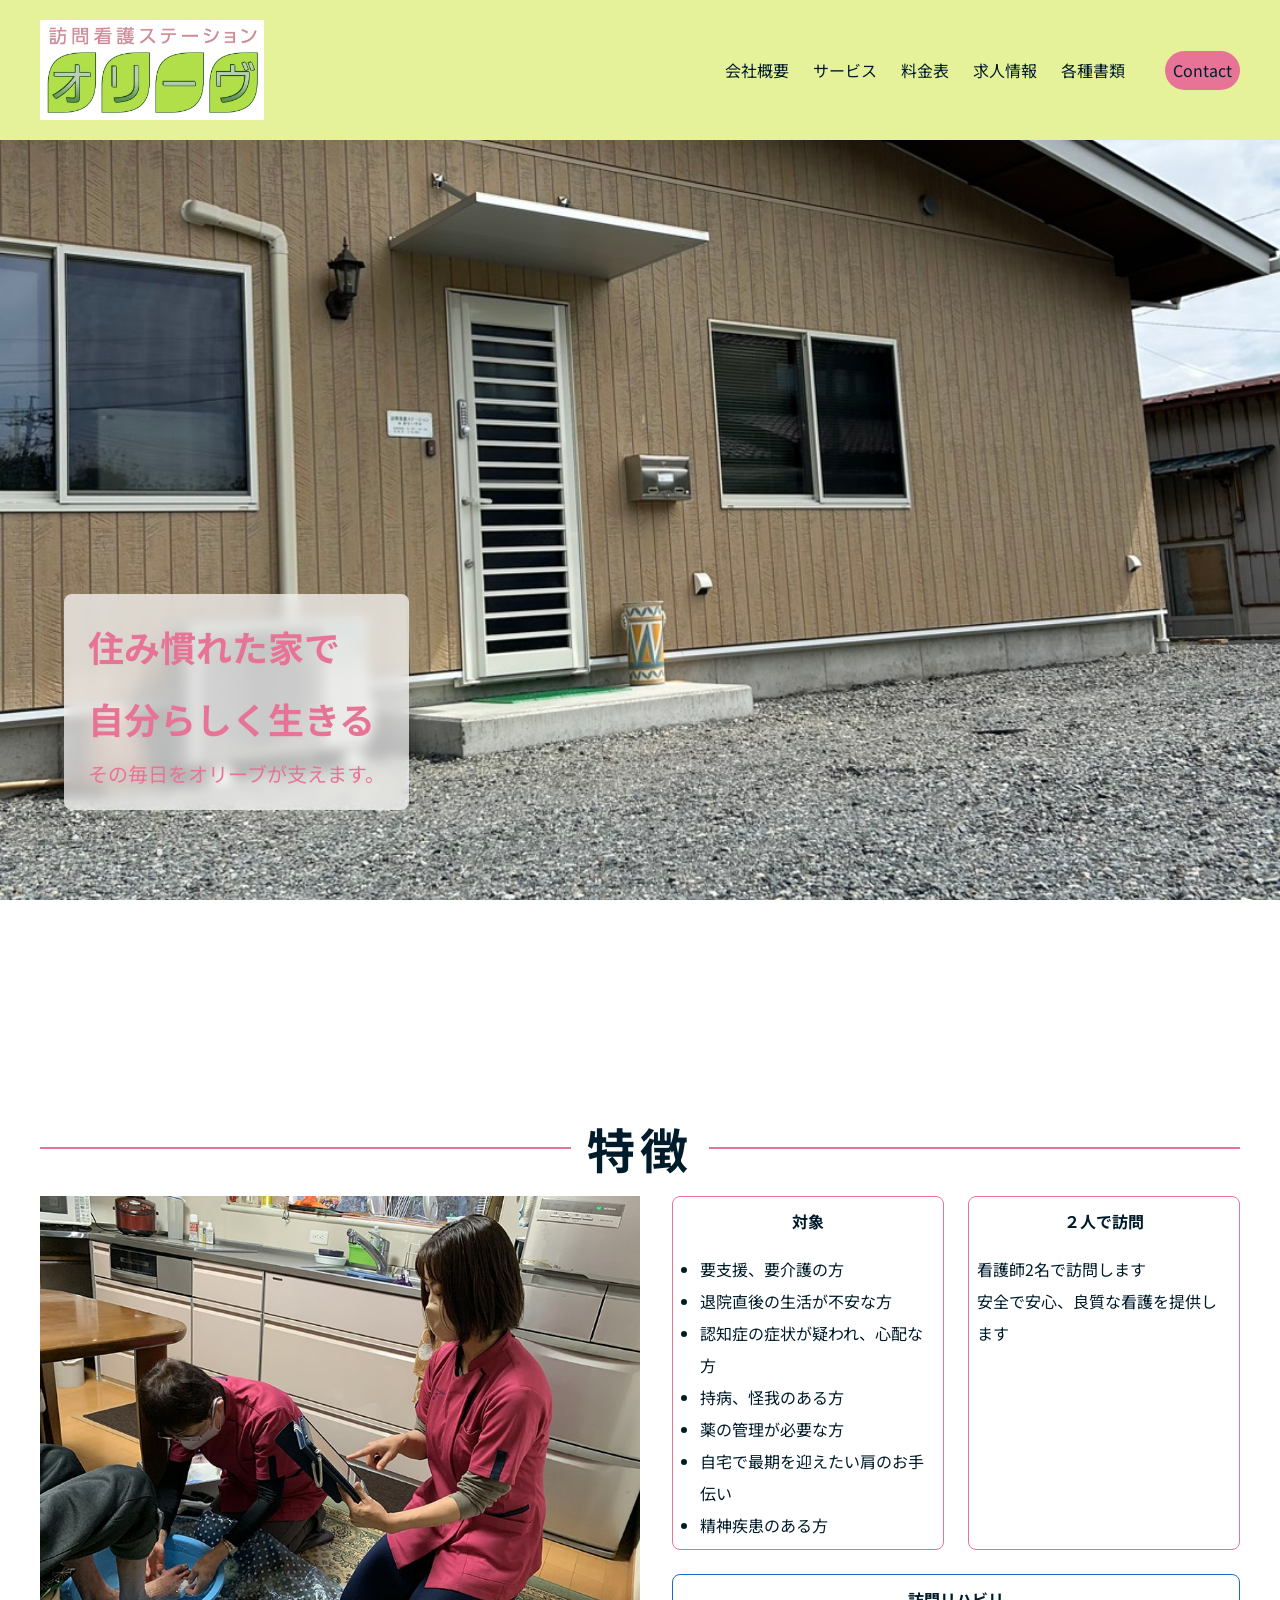
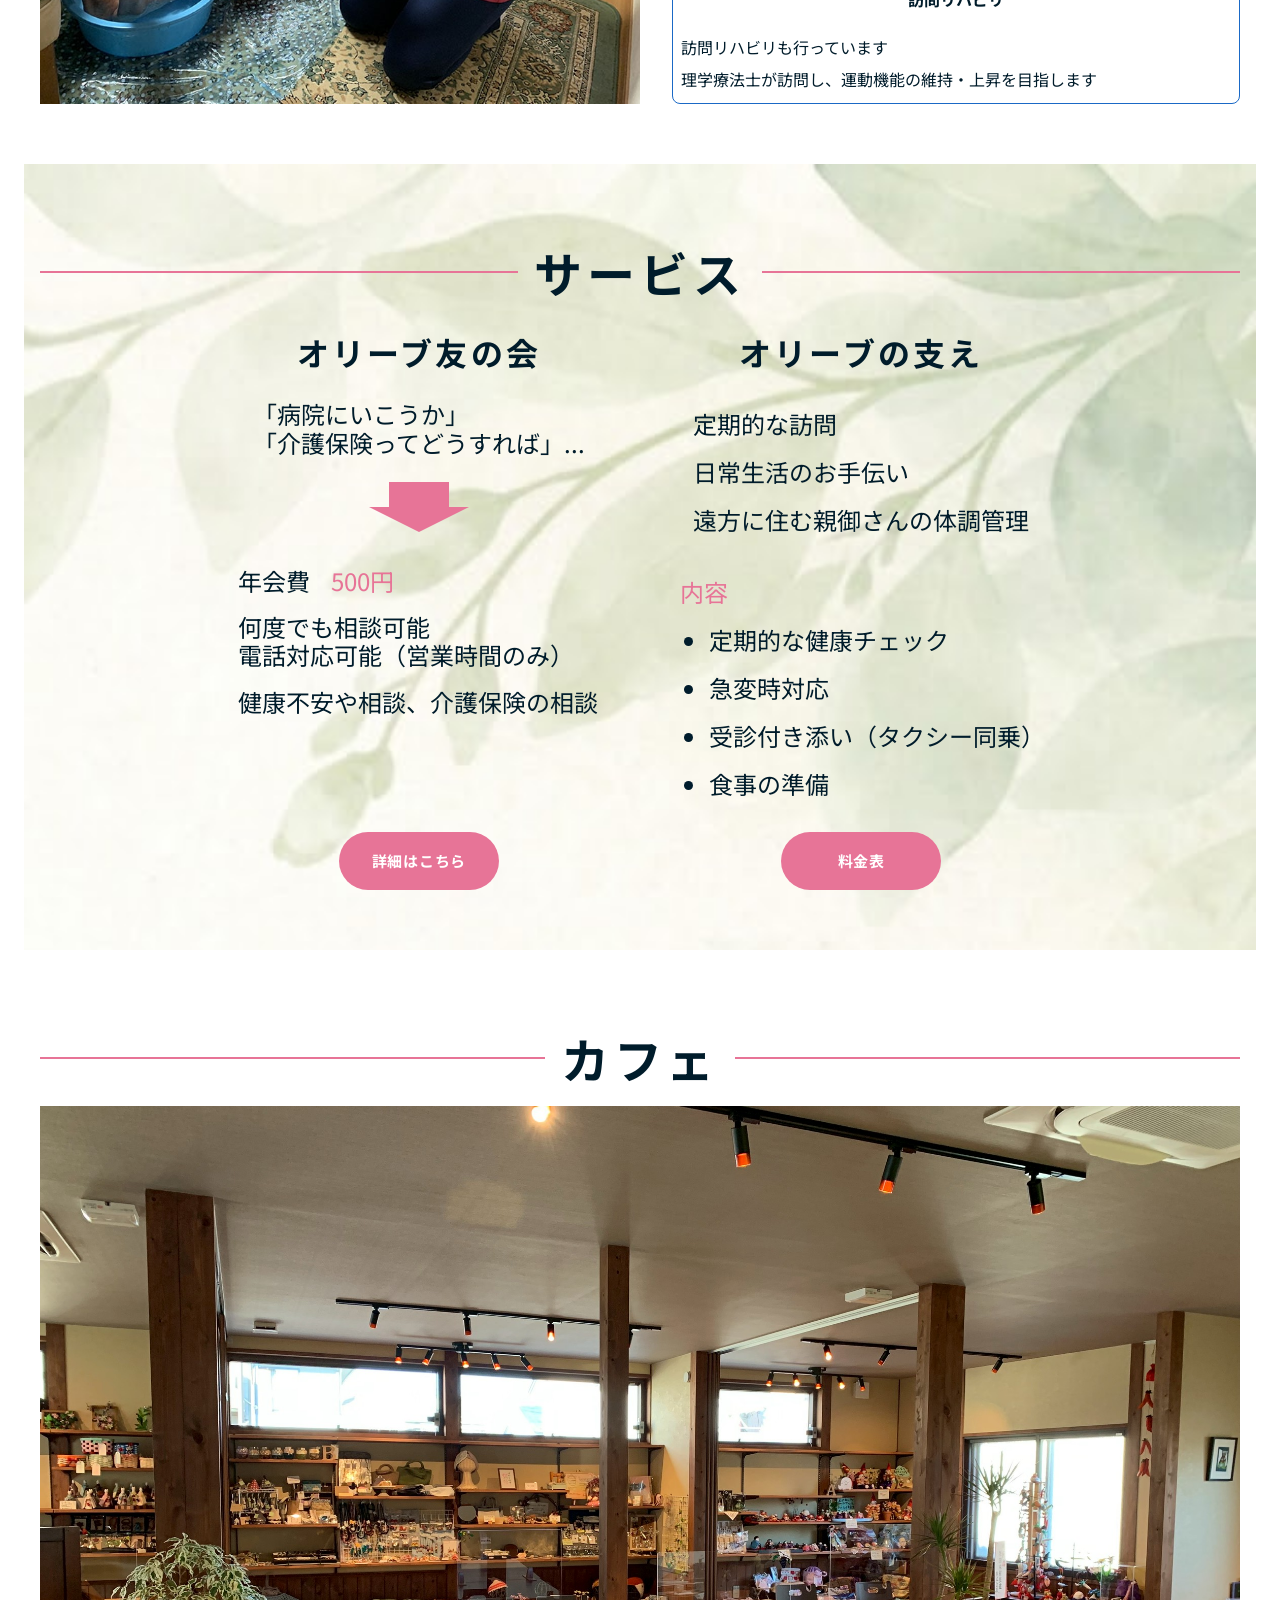
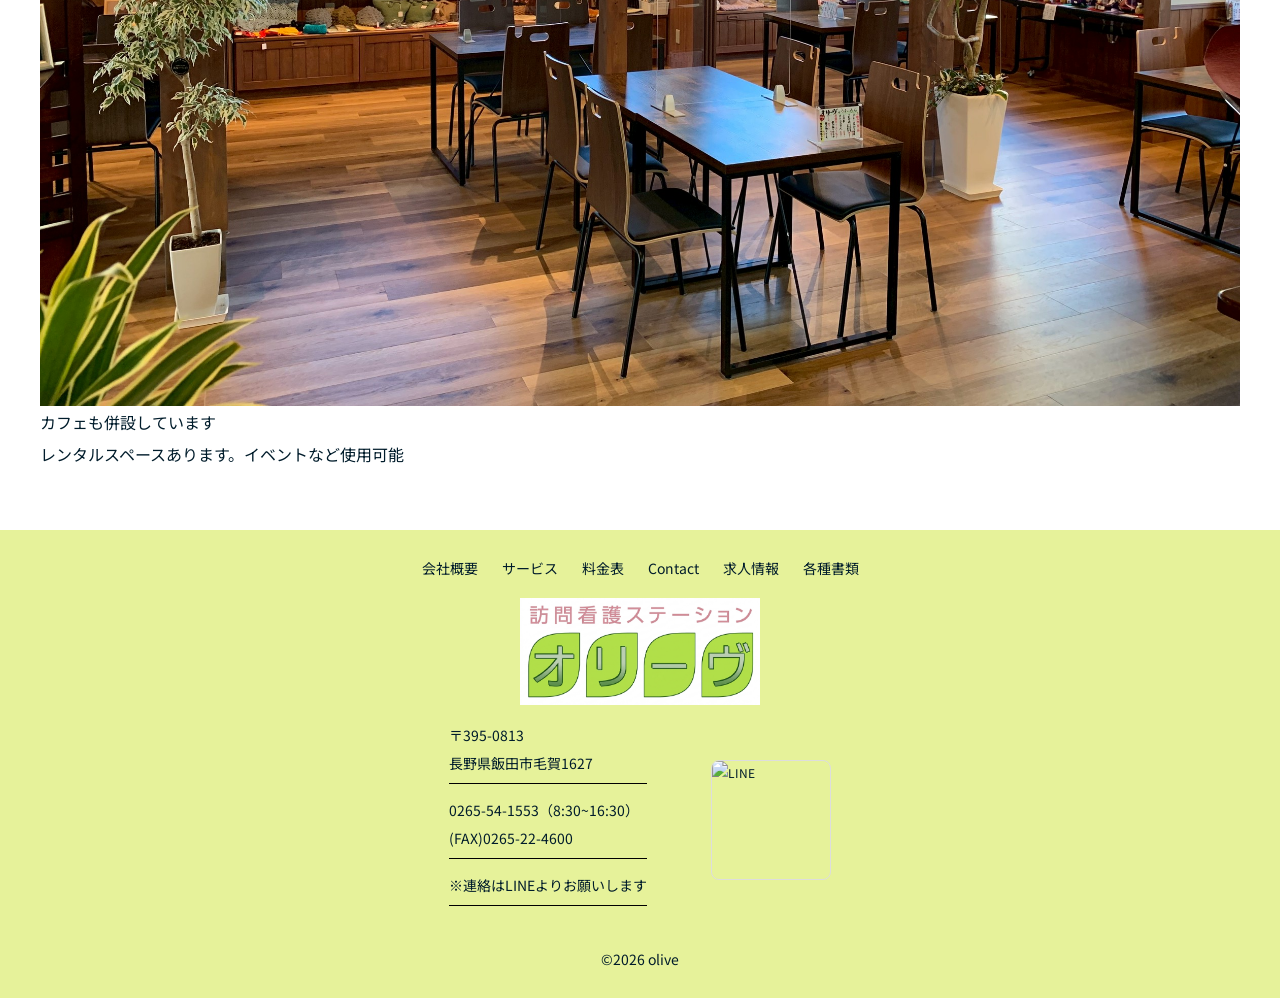
==== index.html @ 52ffd8e6 "〇〇修正" ====
<!doctype html>
<html lang="ja">
  <head>
    <meta charset="utf-8" />
    <meta name="viewport" content="width=device-width,initial-scale=1" />
    <title>合同会社オリーブ | 訪問看護・介護サポート</title>
    <meta
      name="description"
      content="合同会社オリーブは長野県飯田市の訪問看護・介護サポートサービスです。2人1組での訪問看護、オリーブ友の会など、地域の皆様の生活をサポートします。"
    />
    <meta name="format-detection" content="telephone=no" />

    <!-- favicon/web-clip-icon -->
    <link rel="icon" href="favicon.ico" type="image/x-icon" />
    <!-- image/ico → image/x-icon -->
    <link rel="icon" href="favicon.png" type="image/png" />
    <link rel="icon" href="favicon.svg" type="image/svg+xml" />
    <link rel="apple-touch-icon" href="webclip.png" />

    <!-- ogp -->
    <meta property="og:site_name" content="合同会社オリーブ" />
    <meta
      property="og:url"
      content="https://brilliant-beignet-efe271.netlify.app"
    />
    <meta
      property="og:image"
      content="https://brilliant-beignet-efe271.netlify.app/img/ogp.jpg"
    />
    <meta property="og:type" content="website" />
    <meta
      property="og:title"
      content="合同会社オリーブ | 訪問看護・介護サポート"
    />
    <meta
      property="og:description"
      content="合同会社オリーブは長野県飯田市の訪問看護・介護サポートサービスです。2人1組での訪問看護、オリーブ友の会など、地域の皆様の生活をサポートします。"
    />
    <meta property="og:locale" content="ja_JP" />
    <meta name="twitter:card" content="summary_large_image" />
    <meta
      name="twitter:title"
      content="合同会社オリーブ | 訪問看護・介護サポート"
    />
    <meta
      name="twitter:description"
      content="合同会社オリーブは長野県飯田市の訪問看護・介護サポートサービスです。"
    />
    <meta name="twitter:image:src" content="URL" />

    <!-- swiper -->
    <link
      rel="stylesheet"
      href="https://cdn.jsdelivr.net/npm/swiper@11/swiper-bundle.min.css"
    />

    <!-- google fonts -->
    <link rel="preconnect" href="https://fonts.googleapis.com" />
    <link rel="preconnect" href="https://fonts.gstatic.com" crossorigin />
    <link
      href="https://fonts.googleapis.com/css2?family=Noto+Sans+JP:wght@400;500;700&family=Roboto:wght@400;700&display=swap"
      rel="stylesheet"
    />

    <!-- css -->
    <link rel="stylesheet" href="css/reset.css" />
    <link rel="stylesheet" href="css/style.css" />
  </head>

  <body>
    <header class="l_header">
      <h1 class="header-logo">
        <a href="index.html" class="header-logo_link">
          <img
            src="img/Olive-logo.png"
            alt="ロゴ"
            class="header-logo-img"
            height="688"
            width="960"
          />
        </a>
      </h1>
      <nav class="header-nav" id="js-drawer">
        <ul class="header-nav_list">
          <li class="header-nav_item">
            <a href="about.html" class="header-nav_link">会社概要</a>
          </li>
          <li class="header-nav_item">
            <a href="service.html" class="header-nav_link">サービス</a>
          </li>
          <li class="header-nav_item">
            <a href="service.html#price" class="header-nav_link">料金表</a>
          </li>
          <li class="header-nav_item">
            <a href="recruit.html" class="header-nav_link">求人情報</a>
          </li>
          <li class="header-nav_item">
            <a href="frame.html" class="header-nav_link">各種書類</a>
          </li>
        </ul>
      </nav>
      <div class="m_menu-box">
        <button class="m_contact">
          <a href="contact.html" class="header-contact_link">Contact</a>
        </button>
        <button class="m_menu" id="js-menu-btn">MENU</button>
      </div>
    </header>
    <div class="m_overlay" id="js-overlay"></div>

    <div class="top_kv">
      <div class="kv-innner">
        <div class="top_kv_box">
          <p class="top_kv_txt-main">住み慣れた家で<br />自分らしく生きる</p>
          <p class="top_kv_txt-sub">その毎日をオリーブが支えます。</p>
        </div>
      </div>
    </div>

    <main class="l_main">
      <section class="top_about">
        <div class="l_contents">
          <div class="l_container-lg">
            <h2 class="top_section_title">特徴</h2>
            <div class="top_about_body">
              <div class="top_about_contents">
                <div class="top_about_img-wrapper">
                  <img
                    src="img/DDB1BCD4-06C5-47D3-8EE8-0054EC0A61FA-min.jpg"
                    alt="２人で訪問し処置する様子"
                    height="720"
                    width="960"
                    class="top_about_img"
                  />
                </div>
                <div class="top_about_txt-wrapper">
                  <div class="top_about_txt-box">
                    <h3 class="top_about-heading top_about-heading__target">
                      対象
                    </h3>
                    <div class="top_about_desc top_about_desc__target">
                      <ul class="top_about_desc-list">
                        <li class="top_about_desc-item">要支援、要介護の方</li>
                        <li class="top_about_desc-item">
                          退院直後の生活が不安な方
                        </li>
                        <li class="top_about_desc-item">
                          認知症の症状が疑われ、心配な方
                        </li>
                        <li class="top_about_desc-item">持病、怪我のある方</li>
                        <li class="top_about_desc-item">薬の管理が必要な方</li>
                        <li class="top_about_desc-item">
                          自宅で最期を迎えたい肩のお手伝い
                        </li>
                        <li class="top_about_desc-item">精神疾患のある方</li>
                      </ul>
                    </div>
                  </div>

                  <div class="top_about_txt-box">
                    <h3 class="top_about-heading top_about-heading__visit">
                      ２人で訪問
                    </h3>
                    <p class="top_about_desc top_about_desc__visit">
                      看護師2名で訪問します
                      <br class="top_about_desc-visit-sub" />
                      安全で安心、良質な看護を提供します
                    </p>
                  </div>

                  <div class="top_about_txt-box top_about_txt-box__reha">
                    <h3 class="top_about-heading top_about-heading__reha">
                      訪問リハビリ
                    </h3>
                    <p class="top_about_desc top_about_desc__reha">
                      訪問リハビリも行っています
                      <br class="top_about_desc-reha-sub" />
                      理学療法士が訪問し、運動機能の維持・上昇を目指します
                    </p>
                  </div>
                </div>
              </div>
            </div>
          </div>
        </div>
      </section>

      <section class="top_service">
        <div class="l_contents">
          <div class="l_container-lg">
            <h2 class="top_section_title">サービス</h2>
            <div class="top_service-body">
              <div class="top_service-contents">
                <ul class="top_service-list">
                  <li class="top_service-item">
                    <h3 class="top_service-heading">オリーブ友の会</h3>
                    <div class="top_friend-intro">
                      <p class="top_friend-intro-txt">
                        「病院にいこうか」<br />
                        「介護保険ってどうすれば」...
                      </p>
                      <div class="top_service-arrow"></div>
                    </div>
                    <div class="top_friend-plan">
                      <p class="top_friend-fee">
                        年会費 <span class="top_friend-price">500円</span>
                      </p>
                      <p class="top_friend-merit">
                        何度でも相談可能 <br />
                        電話対応可能（営業時間のみ）
                      </p>
                      <p class="top_friend-desc">
                        健康不安や相談、介護保険の相談
                      </p>
                    </div>

                    <div class="top_service-btn-wrapper m_btn-wrapper">
                      <a href="service.html" class="m_btn">詳細はこちら</a>
                    </div>
                  </li>

                  <li class="top_service-item">
                    <h3 class="top_service-heading support">オリーブの支え</h3>
                    <p class="top_support-desc">
                      定期的な訪問<br />
                      日常生活のお手伝い<br />
                      遠方に住む親御さんの体調管理
                    </p>
                    <div class="top_support-contents">
                      <p class="top_support-label">内容</p>
                      <ul class="top_support-list">
                        <li class="top_support-item">定期的な健康チェック</li>
                        <li class="top_support-item">急変時対応</li>
                        <li class="top_support-item">
                          受診付き添い（タクシー同乗）
                        </li>
                        <li class="top_support-item">食事の準備</li>
                      </ul>
                    </div>
                    <div class="top_service-btn-wrapper m_btn-wrapper">
                      <a href="service.html#price" class="m_btn">料金表</a>
                    </div>
                  </li>
                </ul>
              </div>
            </div>
          </div>
        </div>
      </section>

      <section class="top_cafe">
        <div class="l_contents">
          <div class="l_container-lg">
            <h2 class="top_section_title">カフェ</h2>
            <div class="top_cafe-contents">
              <div class="top_cafe_img-wrapper">
                <img
                  src="img/Olive-cafe.jpg"
                  alt="カフェの画像"
                  width="450"
                  height="390"
                  class="top_cafe_img"
                />
              </div>
              <div class="top_cafe-desc">
                <p class="top_cafe-txt">
                  カフェも併設しています<br />
                  レンタルスペースあります。イベントなど使用可能
                </p>
              </div>
            </div>
          </div>
        </div>
      </section>
    </main>

    <footer class="l_footer">
      <div class="l_footer-inner">
        <nav class="l_footer-nav">
          <ul class="footer-nav_list">
            <li class="l_footer-nav_item">
              <a href="about.html" class="l_footer-nav_link">会社概要</a>
            </li>
            <li class="l_footer-nav_item">
              <a href="service.html" class="l_footer-nav_link">サービス</a>
            </li>
            <li class="l_footer-nav_item">
              <a href="service.html#price" class="l_footer-nav_link">料金表</a>
            </li>
            <li class="l_footer-nav_item">
              <a href="contact.html" class="l_footer-nav_link">Contact</a>
            </li>
            <li class="l_footer-nav_item">
              <a href="recruit.html" class="l_footer-nav_link">求人情報</a>
            </li>
            <li class="l_footer-nav_item">
              <a href="frame.html" class="l_footer-nav_link">各種書類</a>
            </li>
          </ul>
        </nav>
        <div class="l_footer-logo">
          <a href="index.html" class="l_footer-logo_link">
            <img
              src="img/Olive-logo.png"
              alt="ロゴ"
              class="footer-logo-img"
              height="688"
              width="960"
            />
          </a>
        </div>
        <div class="l_footer-contents">
          <div class="l_footer_info">
            <p class="l_footer_adress">
              〒395-0813<br />
              長野県飯田市毛賀1627
            </p>
            <a href="tel:123456789" class="l_footer-tell"
              >0265-54-1553（8:30~16:30）<br />
              (FAX)0265-22-4600
            </a>
            <p class="l_footer-atension">※連絡はLINEよりお願いします</p>
          </div>
          <div class="l_footer-contact">
            <a href="" class="l_footer-contact_link">
              <img src="" alt="LINE" />
            </a>
          </div>
        </div>

        <p class="l_footer-copyright">
          <small class="l_footer-copyright_txt">&copy;2026 olive</small>
        </p>
      </div>
    </footer>
    <script src="js/main.js"></script>
  </body>
</html>
---- css/style.css ----
@charset "UTF-8";

/* ---------- root ---------- */

:root {
  /* 色管理用の変数 */
  --white-color: #fff;
  --black-color: #001c2b;
  --green-color: #e6f29a;
  --green-color2: 230, 242, 154;
  --primary-color: #e77497;
  --accent-color: #e4afbf;
  --blue-color: #1a69c6;
}

:root {
  /* コンテンツ幅管理用の変数 */
  --content-width-sm: 800px;
  --content-width: 936px;
  --content-width-lg: 1200px;
}

:root {
  /* z-index管理用の変数 */
  --z-index-back: -1;
  --z-index-default: 1;
  --z-index-page-top: 50;
  --z-index-header: 100;
  --z-index-menu: 150;
  --z-index-modal: 200;
}

body {
  color: var(--black-color);
  font-family: "Noto Sans JP", sans-serif;
  font-size: 16px;
  line-height: 2;
}
/* ---------- base ---------- */
body {
  color: var(--black-color);
  font-family: "Noto Sans JP", sans-serif;
  font-size: 16px;
  line-height: 2;
}
/* ---------- layout ---------- */
.l_container-sm,
.l_container-lg,
.l_container {
  margin-left: auto;
  margin-right: auto;
  padding: 0 16px;
}

.l_container-sm {
  max-width: calc(var(--content-width-sm) + 32px);
}

.l_container {
  max-width: calc(var(--content-width) + 32px);
}

.l_container-lg {
  max-width: calc(var(--content-width-lg) + 32px);
}

.l_contents {
  padding: 60px 0;
}

.l_main {
  margin-top: 72px;
}
@media screen and (min-width: 960px) {
  .l_main {
    margin-top: 140px;
  }
}

.l_header {
  height: 72px;
  padding: 16px 24px;
  display: flex;
  justify-content: space-between;
  background-color: var(--green-color);
  z-index: var(--z-index-header);
  position: fixed;
  top: 0;
  left: 0;
  width: 100%;
}
@media screen and (min-width: 960px) {
  .l_header {
    height: 140px;
    display: flex;
    align-items: center;
    padding-right: 40px;
    padding-left: 40px;
    gap: 40px;
  }
}

.l_header-logo_link {
  height: 100%;
  display: flex;
  align-items: center;
  justify-content: center;
}

.header-logo-img {
  width: auto;
  height: 52px;
  background-color: #000;
}
@media (min-width: 768px) {
  .header-logo-img {
    height: 100px;
  }
}

.header-nav {
  margin-left: auto;
}
@media screen and (min-width: 960px) {
  .header-nav {
    font-size: 16px;
  }
}
@media screen and (max-width: 960px) {
  .header-nav {
    position: fixed;
    top: 0;
    right: -100%;
    width: 50%;
    max-width: 320px;
    height: 100%;
    background: var(--white-color);
    z-index: var(--z-index-menu);
    padding: 80px 32px 32px;
    transition: right 0.3s ease;
  }

  .header-nav.is-open {
    right: 0;
  }

  .header-nav_list {
    flex-direction: column;
    gap: 24px;
  }
}

.header-nav_list {
  display: flex;
  gap: 24px;
}

/* footer */
.l_footer {
  background-color: var(--green-color);
  margin-right: auto;
  margin-left: auto;
}

.l_footer-inner {
  max-width: 800px;
  margin: 0 auto;
}

@media screen and (min-width: 960px) {
  .l_footer-inner {
    padding: 0 40px;
  }
}

.l_footer {
  padding: 24px 0;
  background-color: var(--green-color);
}

.footer-nav_list {
  display: flex;
  align-items: center;
  justify-content: center;
  gap: 8px;
  font-size: 12px;
}
@media screen and (min-width: 960px) {
  .footer-nav_list {
    gap: 24px;
    font-size: 14px;
  }
}

.l_footer-logo {
  display: flex;
  align-items: center;
  justify-content: center;
  font-weight: bold;
  font-size: 16px;
  margin-top: 16px;
}

.footer-logo-img {
  width: 160px;
  height: auto;
  display: block;
}

@media screen and (min-width: 960px) {
  .footer-logo-img {
    width: 240px;
  }
}

.l_footer-contents {
  margin-top: 16px;
  display: flex;
  align-items: center;
  justify-content: center;
  gap: 16px;
  font-size: 12px;
}
@media screen and (min-width: 960px) {
  .l_footer-contents {
    max-width: 800px;
    width: 100%;
    margin: 16px auto 0;
    padding: 0 40px;
    gap: 64px;
  }
}

.l_footer-info {
  flex: 1;
}

.l_footer_adress,
.l_footer-tell,
.l_footer-atension {
  display: block;
  width: 100%;
  border-bottom: 1px solid #000;
  padding-bottom: 6px;
  margin-bottom: 12px;
}
@media screen and (min-width: 960px) {
  .l_footer_adress,
  .l_footer-tell,
  .l_footer-atension {
    font-size: 14px;
  }
}

.l_footer-contact {
  position: relative;
}

.l_footer-contact_link img {
  width: 100px;
  height: 100px;
  object-fit: cover;
  border-radius: 8px;
  border: 1px solid #ddd;
  display: block;
}
@media screen and (min-width: 960px) {
  .l_footer-contact_link img {
    width: 120px;
    height: 120px;
    position: static;
    transform: none;
  }
}

.l_footer-copyright {
  text-align: center;
  margin-top: 24px;
}

.l_footer-copyright_txt {
  font-size: 14px;
  letter-spacing: 0em;
}

/*---------- module ----------*/
.m_menu-box {
  display: flex;
  gap: 8px;
}

.m_contact {
  height: 39px;
  width: 75px;
  border: 1px solid;
  border: none;
  border-radius: 100vh;
  background-color: var(--primary-color);
  transition: all 0.3s ease;
}

.m_contact:hover {
  transform: translateY(-2px);
  box-shadow: 0 6px rgba(231, 116, 151, 0.3);
}

.m_menu {
  height: 39px;
  width: 52px;
  border: 1px solid;
  border: none;
  border-radius: 100vh;
  background-color: var(--accent-color);
  transition: all 0.3s ease;
}
@media screen and (min-width: 960px) {
  .m_menu {
    display: none;
  }
}

.m_menu:hover {
  transform: translateY(-2px);
  box-shadow: 0 6px rgba(228, 175, 191, 0.4);
}

.m_btn {
  background: var(--primary-color);
  color: #fff;
  padding: 14px 32px;
  border-radius: 50px;
  text-decoration: none;
  font-size: 15px;
  font-weight: bold;
  letter-spacing: 0.05em;
  min-width: 160px;
  text-align: center;
  transition: all 0.3s ease;
}

.m_btn:hover {
  transform: translateY(-2px);
  box-shadow: 0 6px rgba(231, 116, 151, 0.3);
}

/*---------- top ----------*/
.top_kv {
  height: 100vh;
  background: url(../img/olive-object.jpg);
  background-size: cover;
  background-repeat: no-repeat;
  background-position: center;
  flex-shrink: 0;
  position: relative;
}

.top_kv::before {
  content: "";
  position: absolute;
  top: 0;
  left: 0;
  width: 100%;
  height: 100%;
}

.kv-innner {
  position: relative;
  height: 100%;
}

.top_kv_box {
  position: absolute;
  bottom: 5%;
  left: 50%;
  transform: translate(-50%, -50%);
  background: rgba(255, 255, 255, 0.7);
  backdrop-filter: blur(6px);
  padding: 16px 24px;
  border-radius: 8px;
  white-space: nowrap;
}
@media (min-width: 768px) {
  .top_kv_box {
    top: auto;
    bottom: 10%;
    left: 5%;
    transform: none;
  }
}

.top_kv_txt-main {
  color: var(--primary-color);
  font-size: 20px;
  font-weight: bold;
}
@media (min-width: 768px) {
  .top_kv_txt-main {
    font-size: 36px;
  }
}

.top_kv_txt-sub {
  color: var(--primary-color);
  font-size: 16px;
  font-weight: normal;
}
@media (min-width: 768px) {
  .top_kv_txt-sub {
    font-size: 20px;
  }
}

.top_section_title {
  font-size: 24px;
  font-weight: bold;
  letter-spacing: 0.1em;
  text-align: center;
  position: relative;
  display: flex;
  align-items: center;
  gap: 16px;
}
@media screen and (min-width: 960px) {
  .top_section_title {
    font-size: 48px;
  }
}

.top_section_title::before,
.top_section_title::after {
  content: "";
  flex: 1;
  height: 2px;
  background-color: var(--primary-color);
}

/* top-about */

.top_about_contents {
  display: flex;
  flex-direction: column;
}
@media screen and (min-width: 960px) {
  .top_about_contents {
    flex-direction: row;
    gap: 32px;
    align-items: stretch;
  }
}

.top_about_img-wrapper {
  margin-top: 24px;
  height: 211px;
  width: 100%;
  overflow: hidden;
}
@media screen and (min-width: 960px) {
  .top_about_img-wrapper {
    width: 50%;
    height: auto;
    flex-shrink: 0;
    margin-top: 0;
  }
}

.top_about_img {
  object-fit: cover;
  height: 100%;
  width: 100%;
}

.top_about_txt-wrapper {
  display: flex;
  gap: 24px;
  overflow-x: auto;
  -webkit-overflow-scrolling: touch;
}
@media screen and (min-width: 960px) {
  .top_about_txt-wrapper {
    flex: 1;
    flex-direction: row;
    flex-wrap: wrap; /* 折り返して上2枚・下1枚 */
    overflow-x: visible;
  }
}

.top_about_txt-wrapper {
  margin-top: 24px;
}
@media screen and (min-width: 960px) {
  .top_about_txt-wrapper {
    margin-top: 0;
  }
}

.top_about_txt-box {
  flex-shrink: 0;
  width: 210px;
  border: 1px solid var(--primary-color);
  padding: 8px;
  border-radius: 8px;
}
@media screen and (min-width: 960px) {
  .top_about_txt-box {
    width: calc(50% - 12px); /* 上2枚 */
  }
}
@media screen and (min-width: 960px) {
  .top_about_txt-box:last-child {
    width: 100%; /* 下1枚はフル幅 */
  }
}

.top_about-heading {
  font-weight: bold;
  font-size: 16px;
  text-align: center;
}

.top_about_desc {
  margin-top: 16px;
}

.top_about_desc-list {
  list-style: disc;
  padding-left: 1.2em;
  margin: 0;
}

.top_about_txt-box__reha {
  border-color: var(--blue-color);
}

/* top_service */
.top_service {
  background: url(../img/unnamed.jpg);
  background-size: cover;
  background-repeat: no-repeat;
  max-width: calc(var(--content-width-lg) + 32px);
  margin-left: auto;
  margin-right: auto;
}

.top_service-contents {
  display: flex;
  flex-direction: column;
  align-items: center;
}

@media screen and (min-width: 960px) {
  .top_service-list {
    display: flex;
    align-items: stretch;
    gap: 80px;
  }
}

.top_service-item {
  display: flex;
  flex-direction: column;
}
@media screen and (min-width: 960px) {
  .top_service-item {
    flex: 1;
  }
}

.top_service-heading {
  text-align: center;
  font-weight: bold;
  font-size: 24px;
  letter-spacing: 0.1em;
}
@media screen and (min-width: 960px) {
  .top_service-heading {
    font-size: 32px;
  }
}

.top_service-heading.support {
  margin-top: 24px;
}
@media screen and (min-width: 960px) {
  .top_service-heading.support {
    margin-top: 0;
  }
}

.top_friend-intro {
  margin: 16px 0 0 0;
  line-height: 1.2;
  display: flex;
  flex-direction: column;
  align-items: center;
}
@media screen and (min-width: 960px) {
  .top_friend-intro {
    font-size: 24px;
  }
}

.top_service-arrow {
  margin: 24px auto 0;
  position: relative;
  width: 100px;
}

.top_service-arrow::before {
  content: "";
  display: block;
  margin: 0 auto;
  width: 60px;
  height: 25px;
  background-color: var(--primary-color);
}

.top_service-arrow::after {
  content: "";
  display: block;
  border-top: 50px solid var(--primary-color);
  border-left: 50px solid transparent;
  border-right: 50px solid transparent;
  transform-origin: left top;
  transform: scaleY(0.5);
}

.top_friend-plan {
  display: flex;
  flex-direction: column;
  gap: 8px;
}
@media screen and (min-width: 960px) {
  .top_friend-plan {
    font-size: 24px;
  }
}

.top_friend-price {
  margin-left: 16px;
  display: inline;
  color: var(--primary-color);
}

.top_friend-merit {
  line-height: 1.2;
}

.top_support-desc {
  margin-top: 16px;
  display: flex;
  flex-direction: column;
  align-items: center;
}
@media screen and (min-width: 960px) {
  .top_support-desc {
    font-size: 24px;
  }
}

.top_support-contents {
  width: fit-content;
  margin: 24px auto 0;
}
@media screen and (min-width: 960px) {
  .top_support-contents {
    font-size: 24px;
  }
}

.top_support-label {
  color: var(--primary-color);
}

.top_support-list {
  list-style: disc;
  padding-left: 1.2em;
}

.top_service-btn-wrapper {
  margin-top: auto;
  padding-top: 24px;
  display: flex;
  gap: 16px;
  justify-content: center;
}

/*---------- about ----------*/

/* 代表挨拶 */

.about_greeting-body {
  margin-top: 32px;
  display: flex;
  flex-direction: column;
  gap: 24px;
}

.about_greeting-img-wrapper {
  width: 100%;
  height: 220px;
  overflow: hidden;
}

.about_greeting-img {
  width: 100%;
  height: 100%;
  object-fit: cover;
  display: block;
}

.about_greeting-lead {
  font-weight: bold;
  margin-bottom: 16px;
}

.about_greeting-txt {
  margin-bottom: 12px;
  line-height: 1.6;
}

/* 会社概要 */

.about_company-body {
  margin-top: 32px;
  display: flex;
  flex-direction: column;
  gap: 24px;
}

.about_company-table {
  width: 100%;
  border-collapse: collapse;
}

.about_company-row {
  border: 1px solid #ddd;
}

.about_company-th {
  background: var(--green-color);
  padding: 12px 16px;
  text-align: left;
  font-weight: normal;
  width: 100px;
  white-space: nowrap;
}

.about_company-td {
  padding: 12px 16px;
}

.about_company-img-wrapper {
  width: 100%;
  height: 220px;
  overflow: hidden;
  border-radius: 8px;
}

.about_company-img {
  width: 100%;
  height: 100%;
  object-fit: cover;
  display: block;
}

.about_company-map-wrapper {
  width: 100%;
  border-radius: 8px;
  overflow: hidden; /* 角丸をiframeに効かせる */
}
/*---------- case ----------*/

/*---------- contact ----------*/

.contact_line-txt {
  text-align: center;
  font-weight: bold;
  font-size: 18px;
  margin: 24px 0 16px;
}

.contact_line-img-wrapper {
  width: 120px;
  height: 120px;
  margin: 0 auto 32px;
}

.contact_line-img {
  width: 100%;
  height: 100%;
  object-fit: cover;
  border-radius: 8px;
  border: 1px solid #ddd;
}

.contact_form-body {
  display: flex;
  flex-direction: column;
  gap: 20px;
  background: rgba(var(--green-color2), 0.3);
}

.contact_form-item {
  display: flex;
  flex-direction: column;
  gap: 6px;
}

.contact_form-label {
  font-size: 14px;
  color: var(--primary-color);
}

.contact_form-input {
  border: 1px solid #ddd;
  border-radius: 4px;
  padding: 10px 12px;
  font-size: 15px;
  width: 100%;
  box-sizing: border-box;
}

.contact_form-textarea {
  border: 1px solid #ddd;
  border-radius: 4px;
  padding: 10px 12px;
  font-size: 15px;
  width: 100%;
  height: 120px;
  box-sizing: border-box;
  resize: vertical;
}

.contact_form-btn {
  margin: 8px auto 0;
  border: none;
  cursor: pointer;
  display: block;
}

.contact_form-error {
  font-size: 12px;
  color: #e74c3c;
  margin-top: 4px;
}

.contact_form-input.is-error,
.contact_form-textarea.is-error {
  border-color: #e74c3c;
  background: #fff5f5;
}

.contact_form-thanks {
  text-align: center;
  padding: 48px 0;
}

.contact_form-thanks-txt {
  font-size: 16px;
  line-height: 1.8;
}

/*---------- service ----------*/
/* 対象者 */
.service_heading {
  font-size: 24px;
  font-weight: bold;
  color: var(--primary-color);
  display: inline-block;
  margin-top: 24px;
}

.service-target_body {
  display: flex;
  flex-direction: column;
  align-items: center;
  justify-content: center;
}

.service-target_list {
  list-style: disc;
  padding-left: 1.2em;
}

.service-target_item {
  margin-top: 8px;
}

/* 料金表 */
#price {
  scroll-margin-top: 72px;
}
@media screen and (min-width: 960px) {
  #price {
    scroll-margin-top: 140px;
  }
}

.service-price_body {
  display: flex;
  flex-direction: column;
  align-items: center;
  justify-content: center;
}

.service-price-img-wrapper {
  margin-top: 24px;
  /* width: 299px;
  height: 540px; */
  overflow: hidden;
  border-radius: 8px;
  background: #f0f0f0;
}

.service_price-img {
  width: 100%;
  height: 100%;
  object-fit: cover;
  display: block;
}

/* FAQ */
/* FAQ */
.service_faq-list {
  display: flex;
  flex-direction: column;
  gap: 24px;
  margin-top: 24px;
}

.service_faq-item {
  display: flex;
  flex-direction: column;
  padding-bottom: 20px;
}

.service_faq-question {
  width: 100%;
  display: grid;
  grid-template-columns: 28px 1fr 24px;
  gap: 12px;
  align-items: center;
  text-align: left;
  background: transparent;
  border: none;
  padding: 0;
  cursor: pointer;
}

.service_faq-q,
.service_faq-a {
  font-weight: bold;
  font-size: 24px;
  line-height: 1;
  color: var(--primary-color);
  flex-shrink: 0;
}

.service_faq-q-txt,
.service_faq-a-txt {
  line-height: 1.8;
}

.service_faq-q-txt {
  font-weight: 500;
}

/* 開閉アイコン */
.service_faq-icon {
  position: relative;
  width: 20px;
  height: 20px;
  justify-self: end;
}

.service_faq-icon::before,
.service_faq-icon::after {
  content: "";
  position: absolute;
  top: 50%;
  left: 50%;
  width: 16px;
  height: 2px;
  background-color: var(--primary-color);
  transform: translate(-50%, -50%);
  transition:
    transform 0.3s ease,
    opacity 0.3s ease;
}

.service_faq-icon::after {
  transform: translate(-50%, -50%) rotate(90deg);
}

.service_faq-question[aria-expanded="true"] .service_faq-icon::after {
  opacity: 0;
}

/* 回答部分 */
.service_faq-answer {
  display: grid;
  grid-template-rows: 0fr;
  transition:
    grid-template-rows 0.35s ease,
    margin-top 0.35s ease;
  margin-top: 0;
}

.service_faq-answer-inner {
  min-height: 0;
  overflow: hidden;
  display: grid;
  grid-template-columns: 28px 1fr;
  gap: 12px;
  align-items: start;
}

.service_faq-question[aria-expanded="true"] + .service_faq-answer {
  grid-template-rows: 1fr;
  margin-top: 12px;
}

@media screen and (min-width: 960px) {
  .service_faq-list {
    gap: 32px;
  }

  .service_faq-q,
  .service_faq-a {
    font-size: 28px;
  }

  .service_faq-q-txt,
  .service_faq-a-txt {
    font-size: 18px;
  }
}

/* ----------recruit----------- */
.recruit-lead {
  margin: 24px 0 32px;
}

.recruit-lead-heading {
  font-size: 18px;
  font-weight: bold;
  margin-bottom: 12px;
}

.recruit-lead-txt {
  line-height: 1.6;
  font-size: 14px;
}

.recruit-table {
  width: 100%;
  border-collapse: collapse;
}

.recruit-row {
  border: 1px solid #ddd;
}

.recruit-th {
  background: rgb(var(--green-color2), 0.3);
  padding: 10px 12px;
  text-align: left;
  font-weight: normal;
  font-size: 14px;
  white-space: nowrap;
  width: 100px;
  vertical-align: top;
}

.recruit-td {
  padding: 10px 12px;
  font-size: 14px;
  line-height: 1.6;
}

/* ---------frmame------ */
.frame-list {
  margin-top: 32px;
  display: flex;
  flex-direction: column;
  gap: 16px;
}

.frame-link {
  color: var(--black-color);
  text-decoration: none;
  font-size: 16px;
  line-height: 1.6;
}

.frame-link:hover {
  color: var(--primary-color);
}
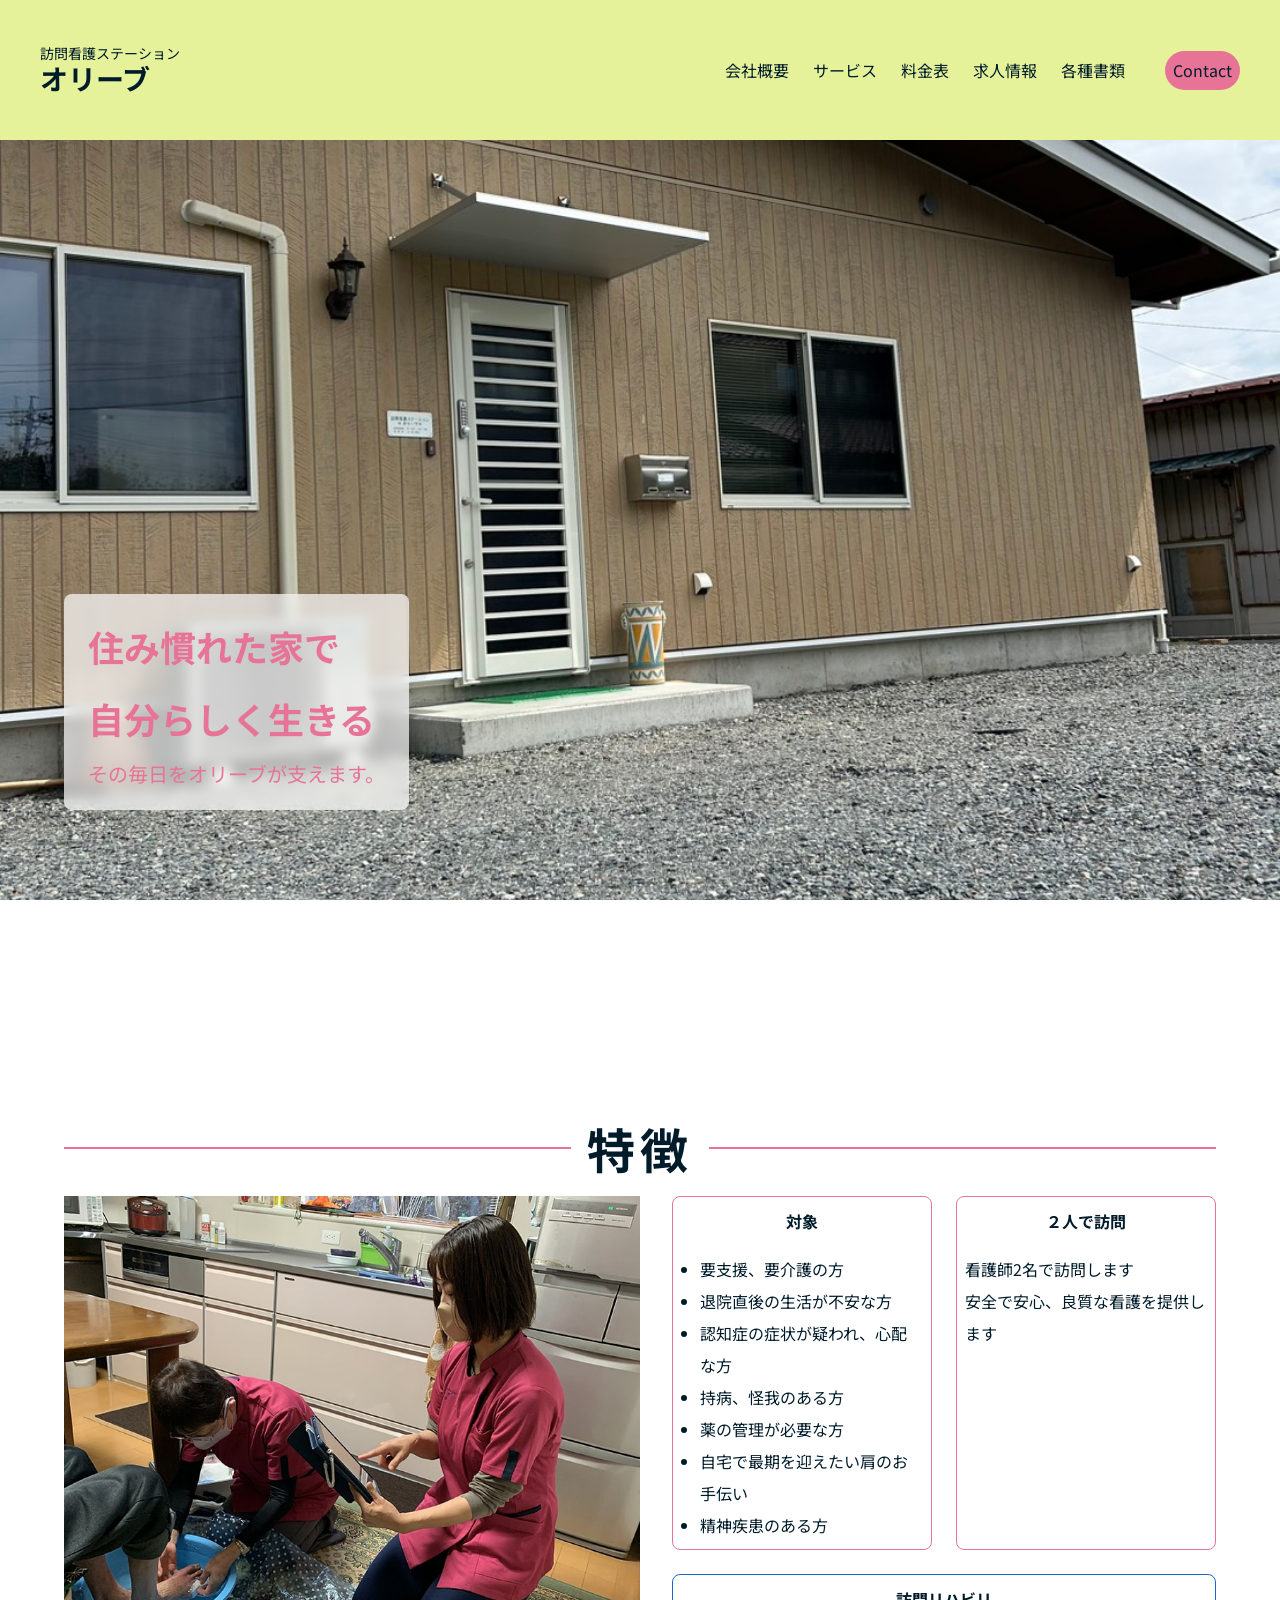
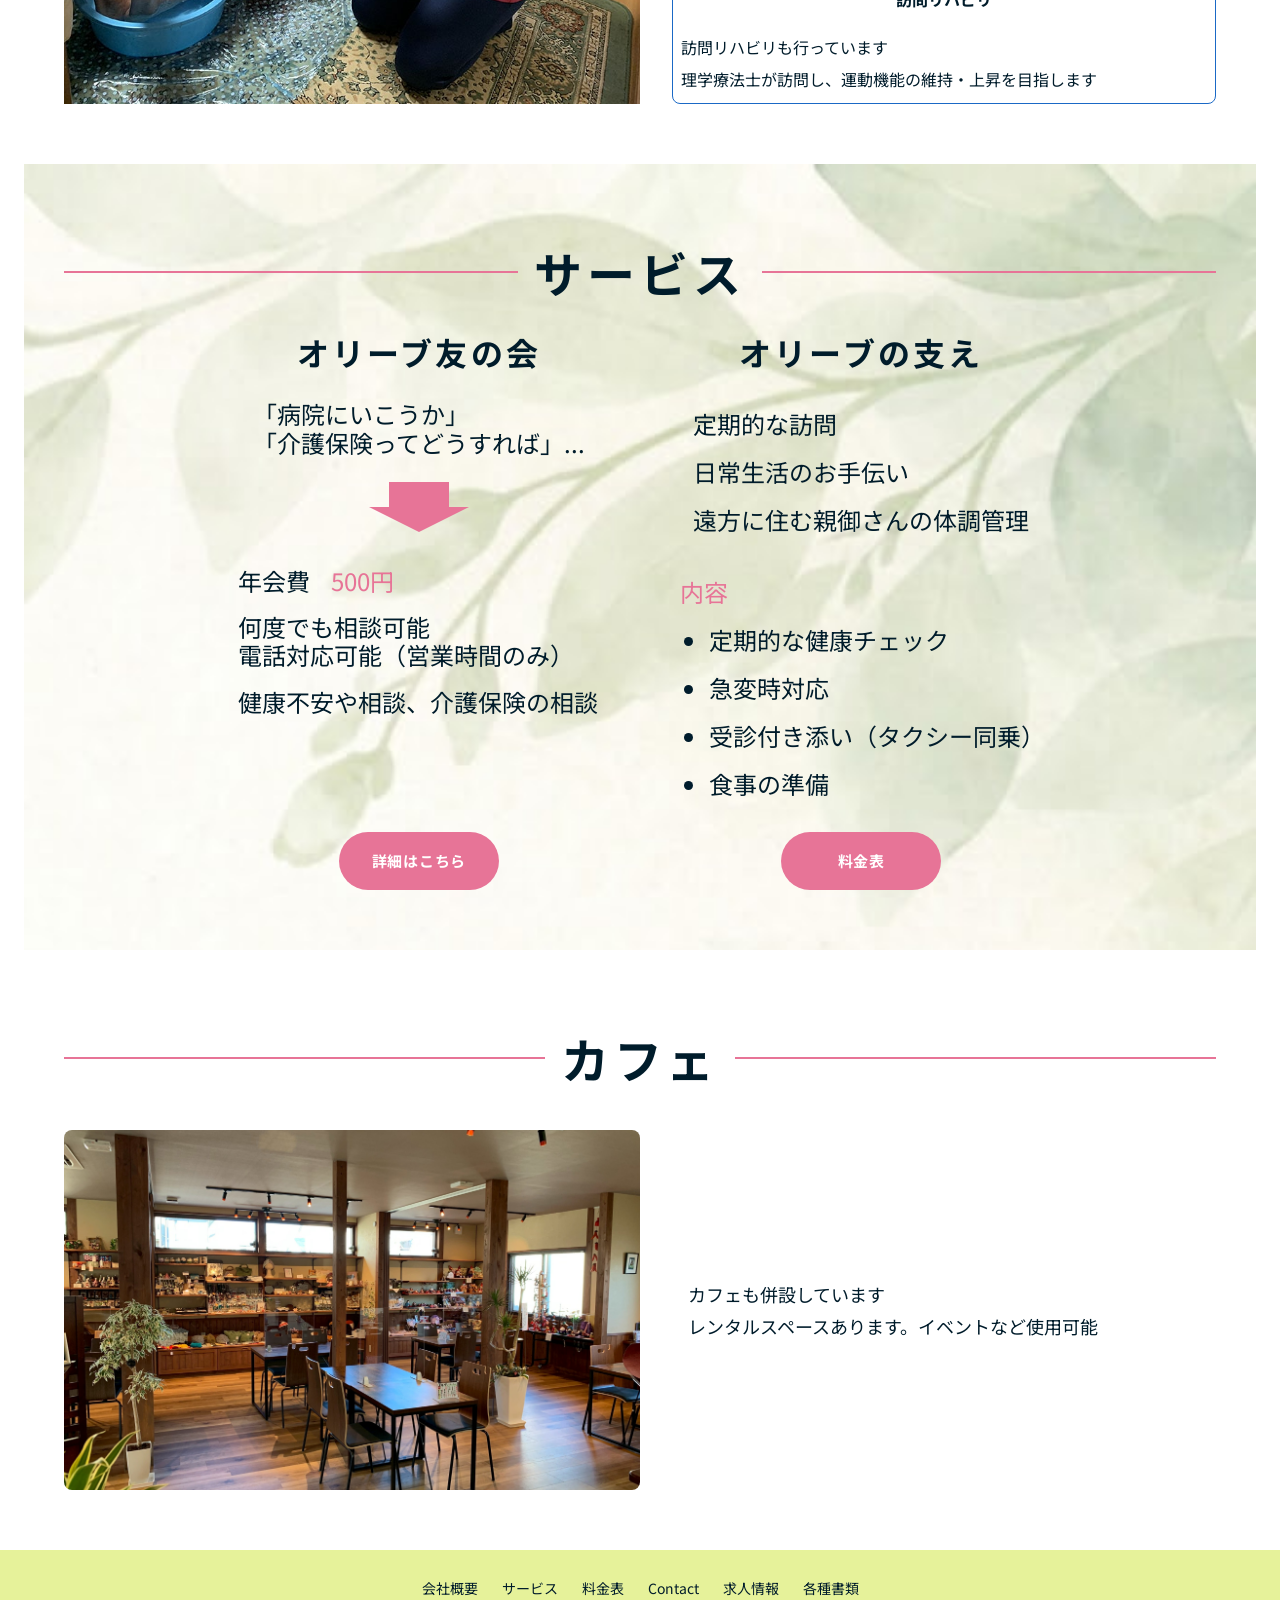
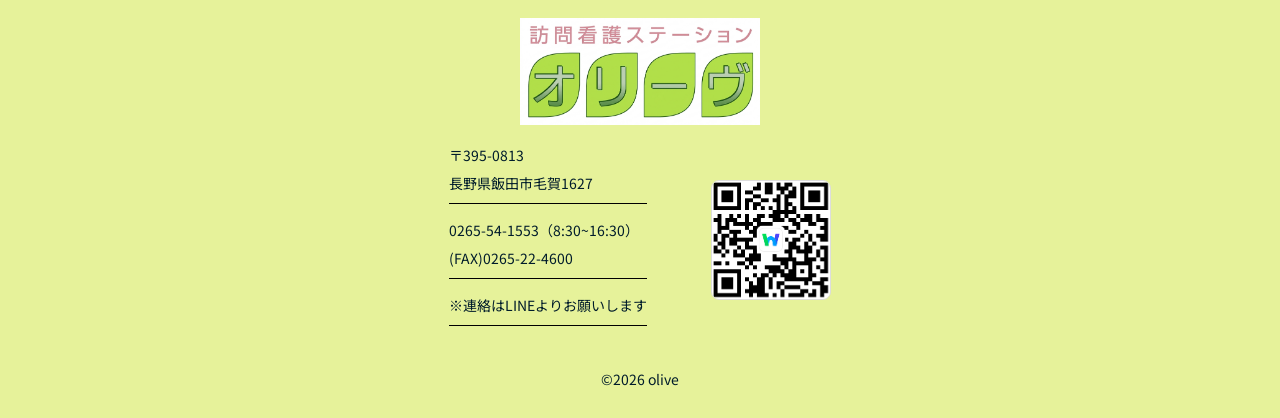
==== commit f993c2cf: "修正内容" ====
--- a/index.html
+++ b/index.html
@@ -71,13 +71,8 @@
     <header class="l_header">
       <h1 class="header-logo">
         <a href="index.html" class="header-logo_link">
-          <img
-            src="img/Olive-logo.png"
-            alt="ロゴ"
-            class="header-logo-img"
-            height="688"
-            width="960"
-          />
+          <span class="header-logo_sub">訪問看護ステーション</span>
+          <span class="header-logo_main">オリーブ</span>
         </a>
       </h1>
       <nav class="header-nav" id="js-drawer">
@@ -322,8 +317,11 @@
             <p class="l_footer-atension">※連絡はLINEよりお願いします</p>
           </div>
           <div class="l_footer-contact">
-            <a href="" class="l_footer-contact_link">
-              <img src="" alt="LINE" />
+            <a
+              href="https://contact.worksmobile.com/p/worksat-invitation?externalCode=a9eb1814-4440-4dca-9854-04e17f97efec"
+              class="l_footer-contact_link"
+            >
+              <img src="img/Olive-QR.jpg" alt="LINE" />
             </a>
           </div>
         </div>
--- a/css/style.css
+++ b/css/style.css
@@ -51,6 +51,13 @@
   margin-right: auto;
   padding: 0 16px;
 }
+@media screen and (min-width: 960px) {
+  .l_container-sm,
+  .l_container-lg,
+  .l_container {
+    padding: 0 40px;
+  }
+}
 
 .l_container-sm {
   max-width: calc(var(--content-width-sm) + 32px);
@@ -99,15 +106,42 @@
     gap: 40px;
   }
 }
-
+/* 
 .l_header-logo_link {
   height: 100%;
   display: flex;
   align-items: center;
   justify-content: center;
-}
-
-.header-logo-img {
+} */
+
+.header-logo_link {
+  text-decoration: none;
+  color: var(--black-color);
+  display: flex;
+  flex-direction: column;
+  line-height: 1.2;
+}
+
+.header-logo_sub {
+  font-size: 11px;
+  font-weight: normal;
+}
+
+.header-logo_main {
+  font-size: 20px;
+  font-weight: bold;
+}
+
+@media screen and (min-width: 960px) {
+  .header-logo_sub {
+    font-size: 14px;
+  }
+
+  .header-logo_main {
+    font-size: 28px;
+  }
+}
+/* .header-logo-img {
   width: auto;
   height: 52px;
   background-color: #000;
@@ -116,7 +150,7 @@
   .header-logo-img {
     height: 100px;
   }
-}
+} */
 
 .header-nav {
   margin-left: auto;
@@ -684,39 +718,176 @@
   justify-content: center;
 }
 
-/*---------- about ----------*/
-
-/* 代表挨拶 */
-
-.about_greeting-body {
-  margin-top: 32px;
-  display: flex;
-  flex-direction: column;
-  gap: 24px;
-}
-
-.about_greeting-img-wrapper {
-  width: 100%;
-  height: 220px;
+/* top_cafe */
+.top_cafe-contents {
+  display: flex;
+  flex-direction: column;
+  gap: 16px;
+  margin-top: 24px;
+}
+
+.top_cafe_img-wrapper {
+  width: 100%;
+  height: 240px;
   overflow: hidden;
-}
-
-.about_greeting-img {
+  border-radius: 8px;
+}
+
+.top_cafe_img {
   width: 100%;
   height: 100%;
   object-fit: cover;
   display: block;
 }
 
+.top_cafe-txt {
+  font-size: 15px;
+  line-height: 1.8;
+}
+
+@media screen and (min-width: 960px) {
+  .top_cafe-contents {
+    flex-direction: row;
+    align-items: center;
+    gap: 48px;
+  }
+
+  .top_cafe_img-wrapper {
+    width: 50%;
+    height: 360px;
+    flex-shrink: 0;
+  }
+
+  .top_cafe-desc {
+    flex: 1;
+  }
+
+  .top_cafe-txt {
+    font-size: 18px;
+  }
+}
+
+/*---------- about ----------*/
+
+/* 理念 */
+.about_philosophy-body {
+  margin-top: 32px;
+  display: flex;
+  flex-direction: column;
+  gap: 32px;
+}
+@media (min-width: 960px) {
+  .about_philosophy-body {
+    max-width: 768px;
+    margin-left: auto;
+    margin-right: auto;
+    gap: 48px;
+  }
+}
+.about_philosophy-lead {
+  font-size: 18px;
+  line-height: 2;
+  color: var(--primary-color);
+  font-weight: bold;
+  text-align: center;
+}
+@media (min-width: 768px) {
+  .about_philosophy-lead {
+    font-size: 24px;
+  }
+}
+
+.about_philosophy-list {
+  display: flex;
+  flex-direction: column;
+  gap: 24px;
+}
+@media (min-width: 768px) {
+  .about_philosophy-list {
+    gap: 32px;
+  }
+}
+
+.about_philosophy-item {
+  border-left: 4px solid var(--primary-color);
+  padding-left: 16px;
+}
+
+.about_philosophy-heading {
+  font-size: 16px;
+  font-weight: bold;
+  margin-bottom: 4px;
+}
+@media (min-width: 768px) {
+  .about_philosophy-heading {
+    font-size: 18px;
+  }
+}
+
+.about_philosophy-txt {
+  font-size: 14px;
+  line-height: 1.8;
+  color: var(--black-color);
+}
+@media (min-width: 768px) {
+  .about_philosophy-txt {
+    font-size: 16px;
+  }
+}
+
+/* 代表挨拶 */
+
+.about_greeting-body {
+  margin-top: 32px;
+  display: flex;
+  flex-direction: column;
+  gap: 24px;
+}
+
+.about_greeting-img-wrapper {
+  width: 100%;
+  height: 220px;
+  overflow: hidden;
+}
+@media screen and (min-width: 768px) {
+  .about_greeting-img-wrapper {
+    height: 400px;
+  }
+}
+
+.about_greeting-img {
+  width: 100%;
+  height: 100%;
+  object-fit: cover;
+
+  display: block;
+}
+
+@media screen and (min-width: 768px) {
+  .about_greeting-txt-wrapper {
+    padding: 0 40px;
+  }
+}
+
 .about_greeting-lead {
   font-weight: bold;
   margin-bottom: 16px;
+}
+@media (min-width: 768px) {
+  .about_greeting-lead {
+    font-size: 24px;
+  }
 }
 
 .about_greeting-txt {
   margin-bottom: 12px;
   line-height: 1.6;
 }
+@media (min-width: 768px) {
+  .about_greeting-txt {
+    font-size: 16px;
+  }
+}
 
 /* 会社概要 */
 
@@ -725,6 +896,11 @@
   display: flex;
   flex-direction: column;
   gap: 24px;
+}
+@media (min-width: 768px) {
+  .about_company-body {
+    padding: 0 40px;
+  }
 }
 
 .about_company-table {
@@ -766,7 +942,7 @@
 .about_company-map-wrapper {
   width: 100%;
   border-radius: 8px;
-  overflow: hidden; /* 角丸をiframeに効かせる */
+  overflow: hidden;
 }
 /*---------- case ----------*/
 
@@ -869,6 +1045,11 @@
   display: inline-block;
   margin-top: 24px;
 }
+@media (min-width: 768px) {
+  .service_heading {
+    font-size: 36px;
+  }
+}
 
 .service-target_body {
   display: flex;
@@ -884,9 +1065,19 @@
 
 .service-target_item {
   margin-top: 8px;
+  font-size: 16px;
+}
+@media (min-width: 768px) {
+  .service-target_item {
+    font-size: 24px;
+  }
 }
 
 /* 料金表 */
+.service_price {
+  background-color: rgba(var(--green-color2), 0.3);
+}
+
 #price {
   scroll-margin-top: 72px;
 }
@@ -919,7 +1110,6 @@
   display: block;
 }
 
-/* FAQ */
 /* FAQ */
 .service_faq-list {
   display: flex;
@@ -1084,6 +1274,8 @@
   display: flex;
   flex-direction: column;
   gap: 16px;
+  list-style: disc;
+  padding-left: 1.5em;
 }
 
 .frame-link {
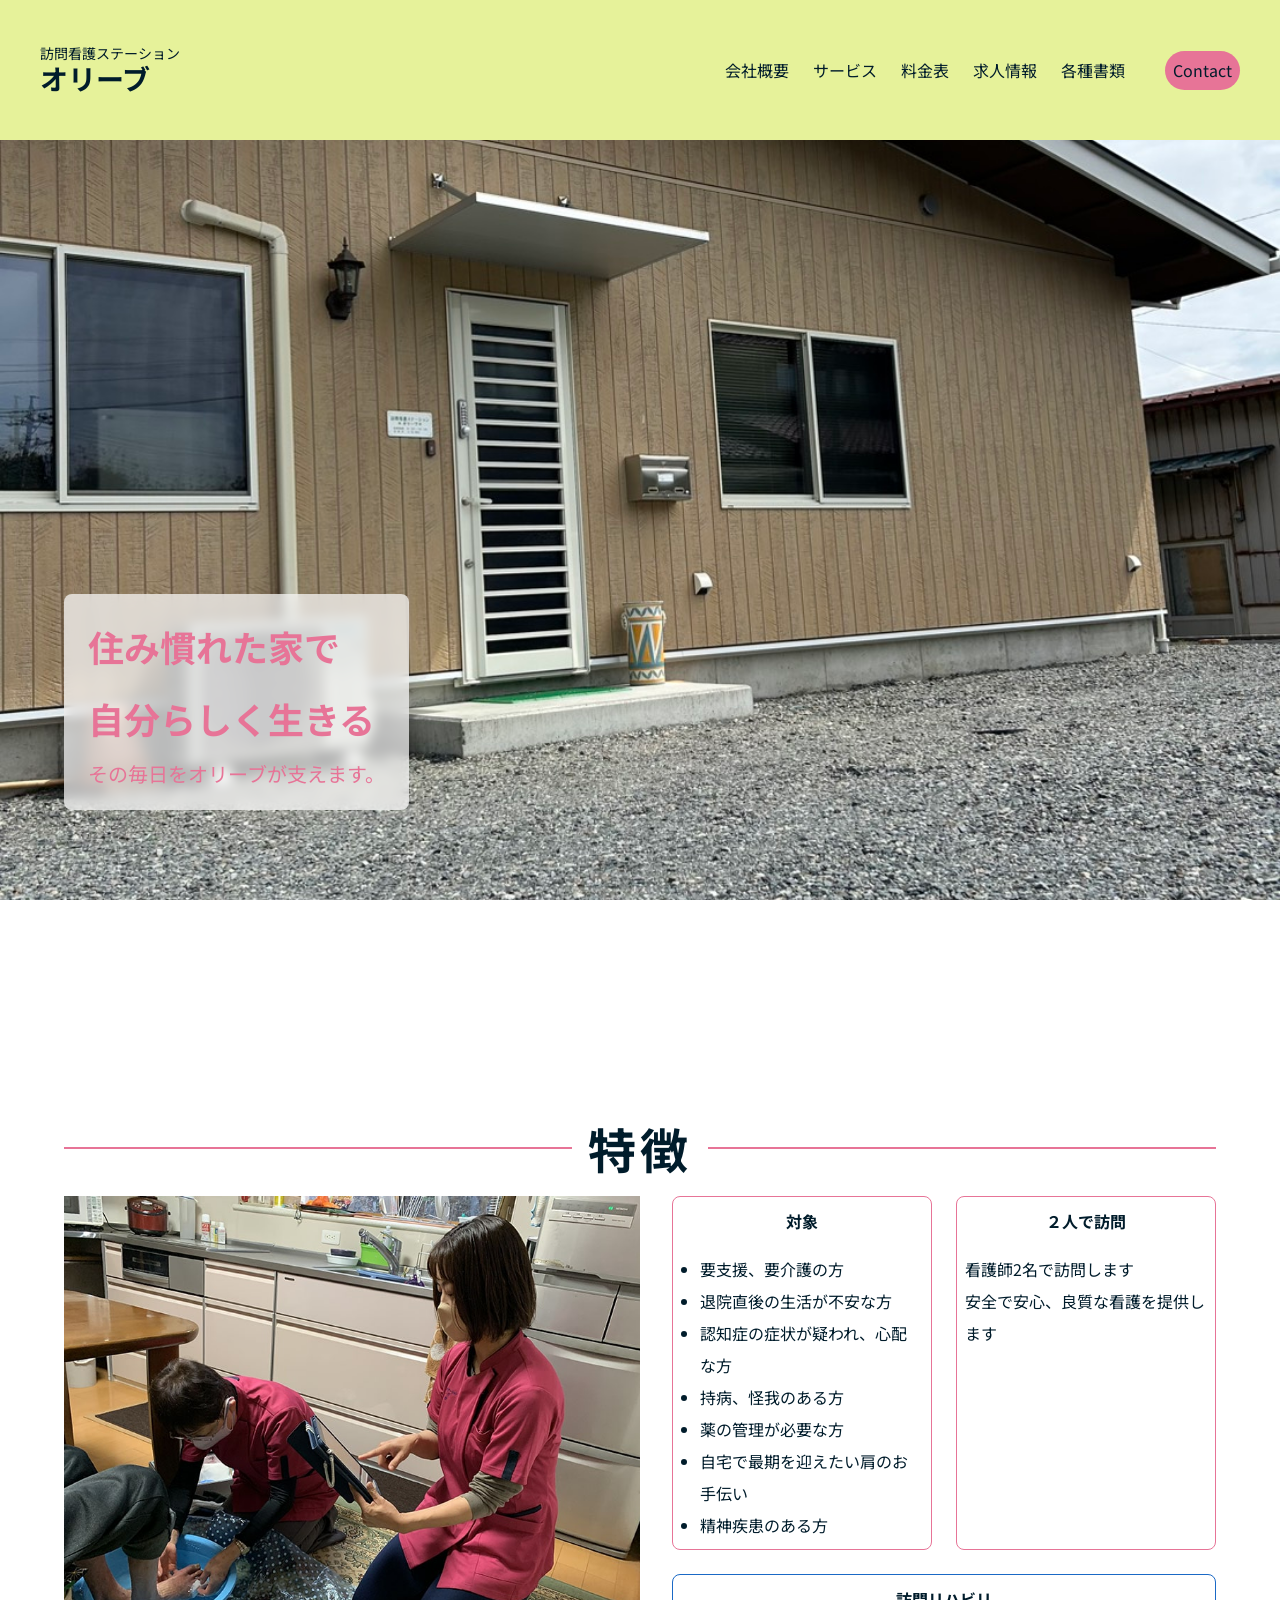
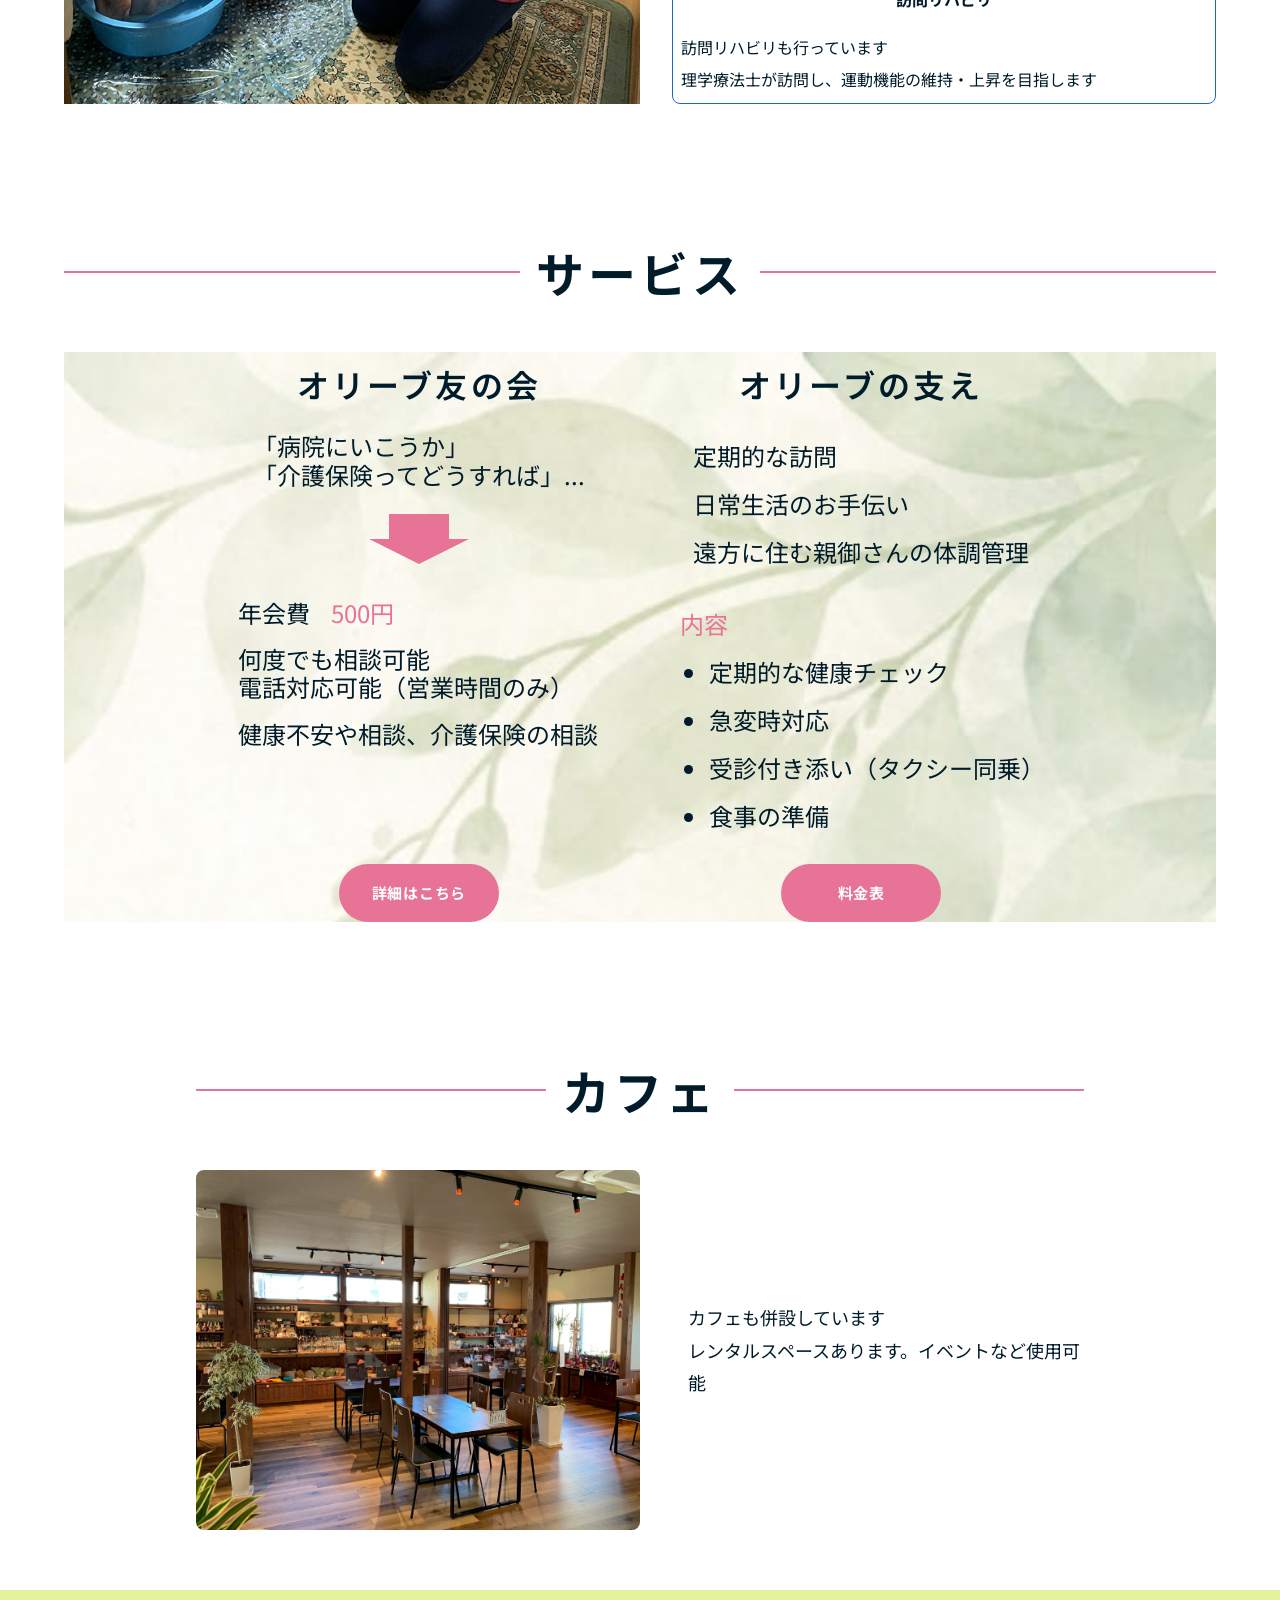
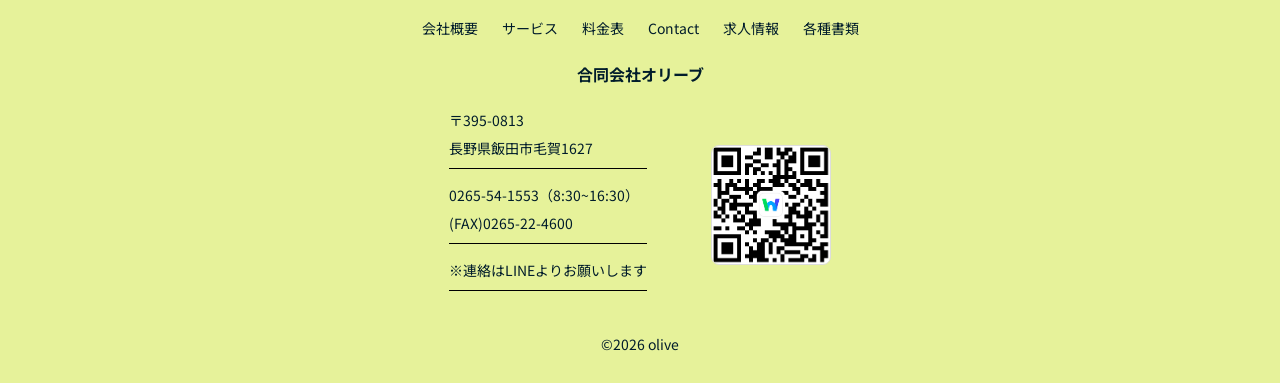
==== commit 418a4f48: "修正内容" ====
--- a/index.html
+++ b/index.html
@@ -245,7 +245,7 @@
 
       <section class="top_cafe">
         <div class="l_contents">
-          <div class="l_container-lg">
+          <div class="l_container">
             <h2 class="top_section_title">カフェ</h2>
             <div class="top_cafe-contents">
               <div class="top_cafe_img-wrapper">
@@ -294,15 +294,7 @@
           </ul>
         </nav>
         <div class="l_footer-logo">
-          <a href="index.html" class="l_footer-logo_link">
-            <img
-              src="img/Olive-logo.png"
-              alt="ロゴ"
-              class="footer-logo-img"
-              height="688"
-              width="960"
-            />
-          </a>
+          <a href="index.html" class="l_footer-logo_link">合同会社オリーブ</a>
         </div>
         <div class="l_footer-contents">
           <div class="l_footer_info">
--- a/css/style.css
+++ b/css/style.css
@@ -1,4 +1,9 @@
 @charset "UTF-8";
+body {
+  font-family: "Noto Sans JP", sans-serif;
+  line-height: 1.8;
+  /* letter-spacing: 0.05em; */
+}
 
 /* ---------- root ---------- */
 
@@ -370,11 +375,16 @@
   min-width: 160px;
   text-align: center;
   transition: all 0.3s ease;
+  display: inline-block;
 }
 
 .m_btn:hover {
   transform: translateY(-2px);
-  box-shadow: 0 6px rgba(231, 116, 151, 0.3);
+  box-shadow: 0 8px 16px rgba(0, 0, 0, 0.15);
+}
+
+.m_btn:active {
+  transform: translateY(1px);
 }
 
 /*---------- top ----------*/
@@ -447,7 +457,7 @@
 .top_section_title {
   font-size: 24px;
   font-weight: bold;
-  letter-spacing: 0.1em;
+  letter-spacing: 0.08em;
   text-align: center;
   position: relative;
   display: flex;
@@ -567,15 +577,22 @@
 
 /* top_service */
 .top_service {
+  /* background: url(../img/unnamed.jpg);
+  background-size: cover;
+  background-repeat: no-repeat; */
+  /* max-width: calc(var(--content-width-lg) + 32px);
+  margin-left: auto;
+  margin-right: auto; */
+}
+
+.top_service-body {
+  margin-top: 32px;
+}
+
+.top_service-contents {
   background: url(../img/unnamed.jpg);
   background-size: cover;
   background-repeat: no-repeat;
-  max-width: calc(var(--content-width-lg) + 32px);
-  margin-left: auto;
-  margin-right: auto;
-}
-
-.top_service-contents {
   display: flex;
   flex-direction: column;
   align-items: center;
@@ -601,7 +618,7 @@
 
 .top_service-heading {
   text-align: center;
-  font-weight: bold;
+  font-weight: 600;
   font-size: 24px;
   letter-spacing: 0.1em;
 }
@@ -722,8 +739,8 @@
 .top_cafe-contents {
   display: flex;
   flex-direction: column;
-  gap: 16px;
-  margin-top: 24px;
+  gap: 24px;
+  margin-top: 32px;
 }
 
 .top_cafe_img-wrapper {
@@ -774,7 +791,7 @@
   margin-top: 32px;
   display: flex;
   flex-direction: column;
-  gap: 32px;
+  gap: 60px;
 }
 @media (min-width: 960px) {
   .about_philosophy-body {
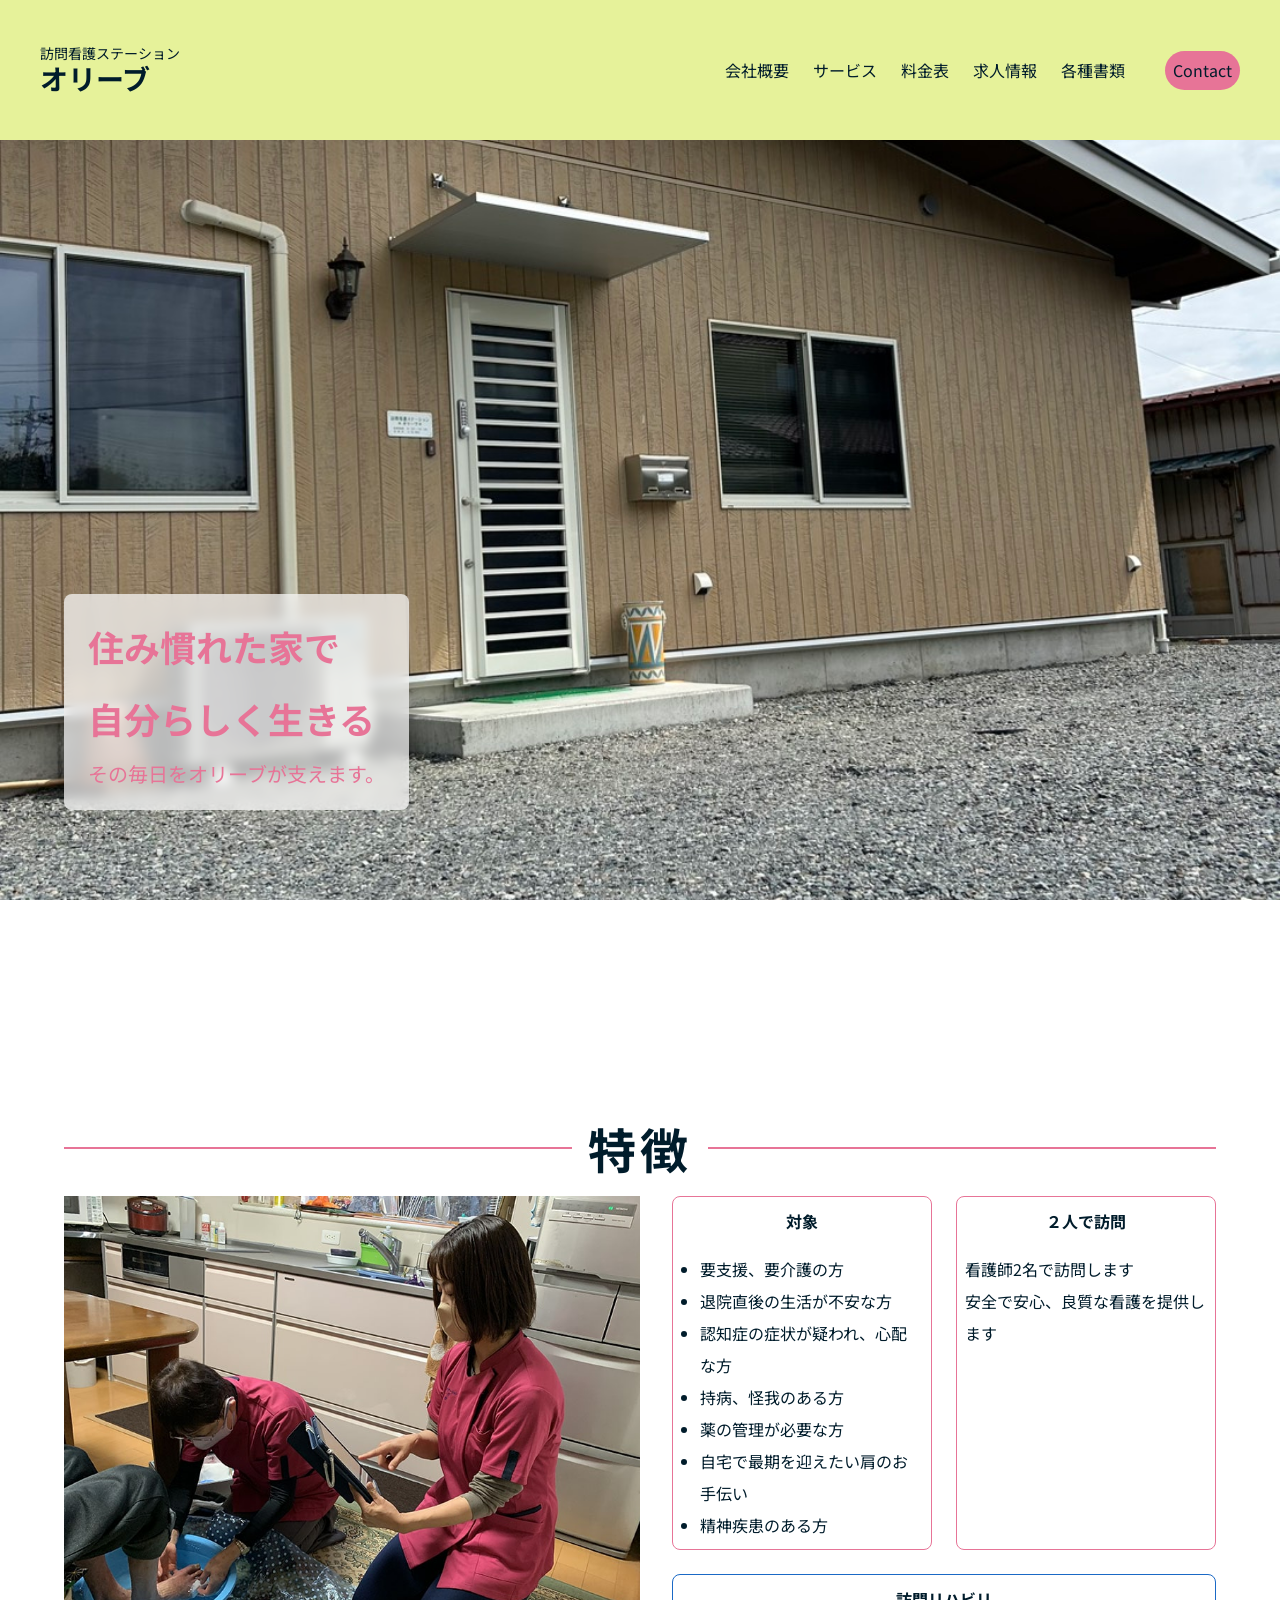
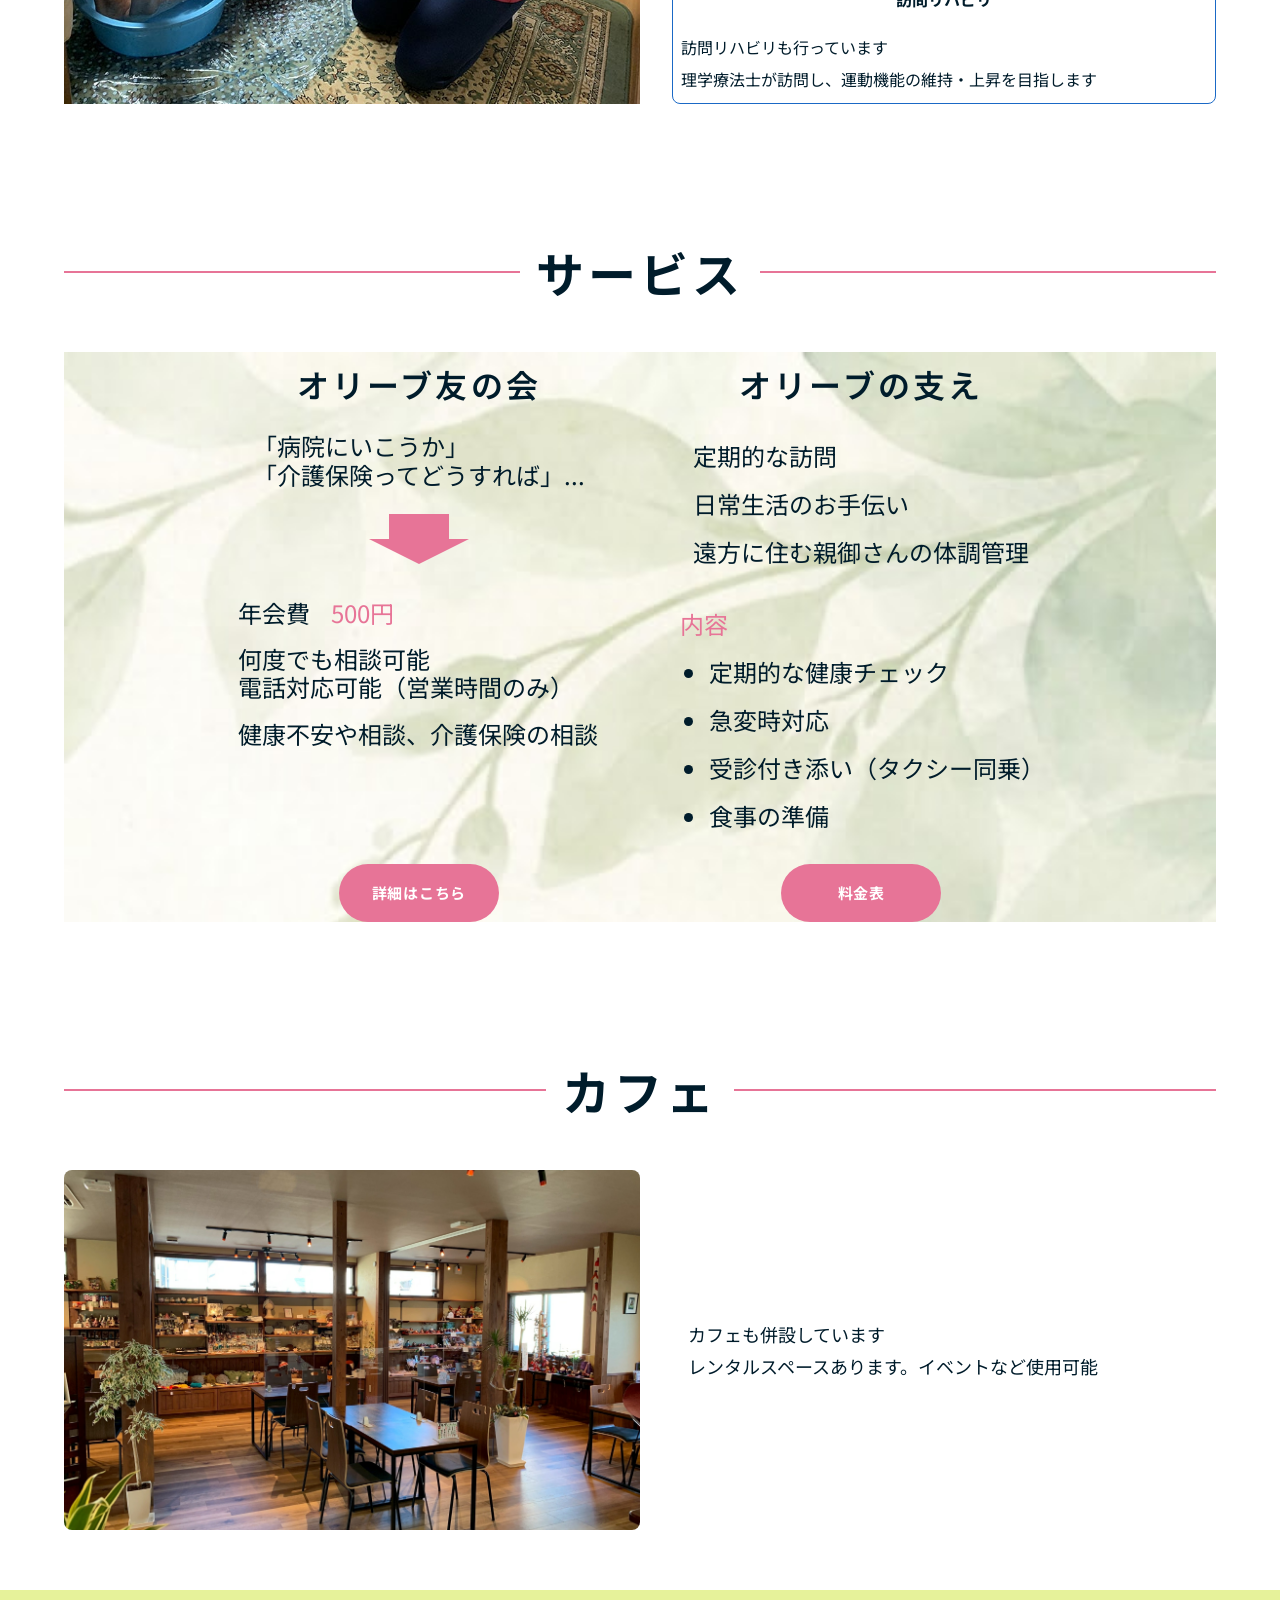
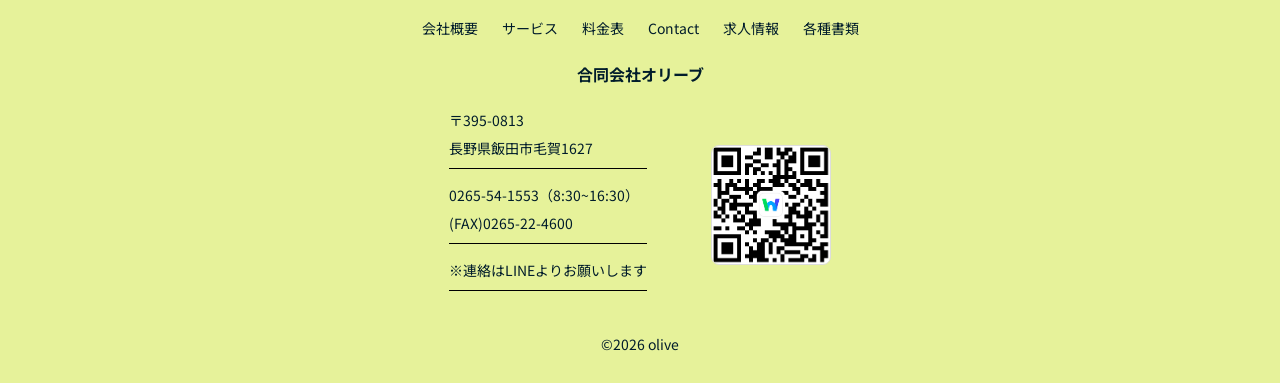
==== commit fecdb5c9: "修正内容" ====
--- a/index.html
+++ b/index.html
@@ -245,7 +245,7 @@
 
       <section class="top_cafe">
         <div class="l_contents">
-          <div class="l_container">
+          <div class="l_container-lg">
             <h2 class="top_section_title">カフェ</h2>
             <div class="top_cafe-contents">
               <div class="top_cafe_img-wrapper">
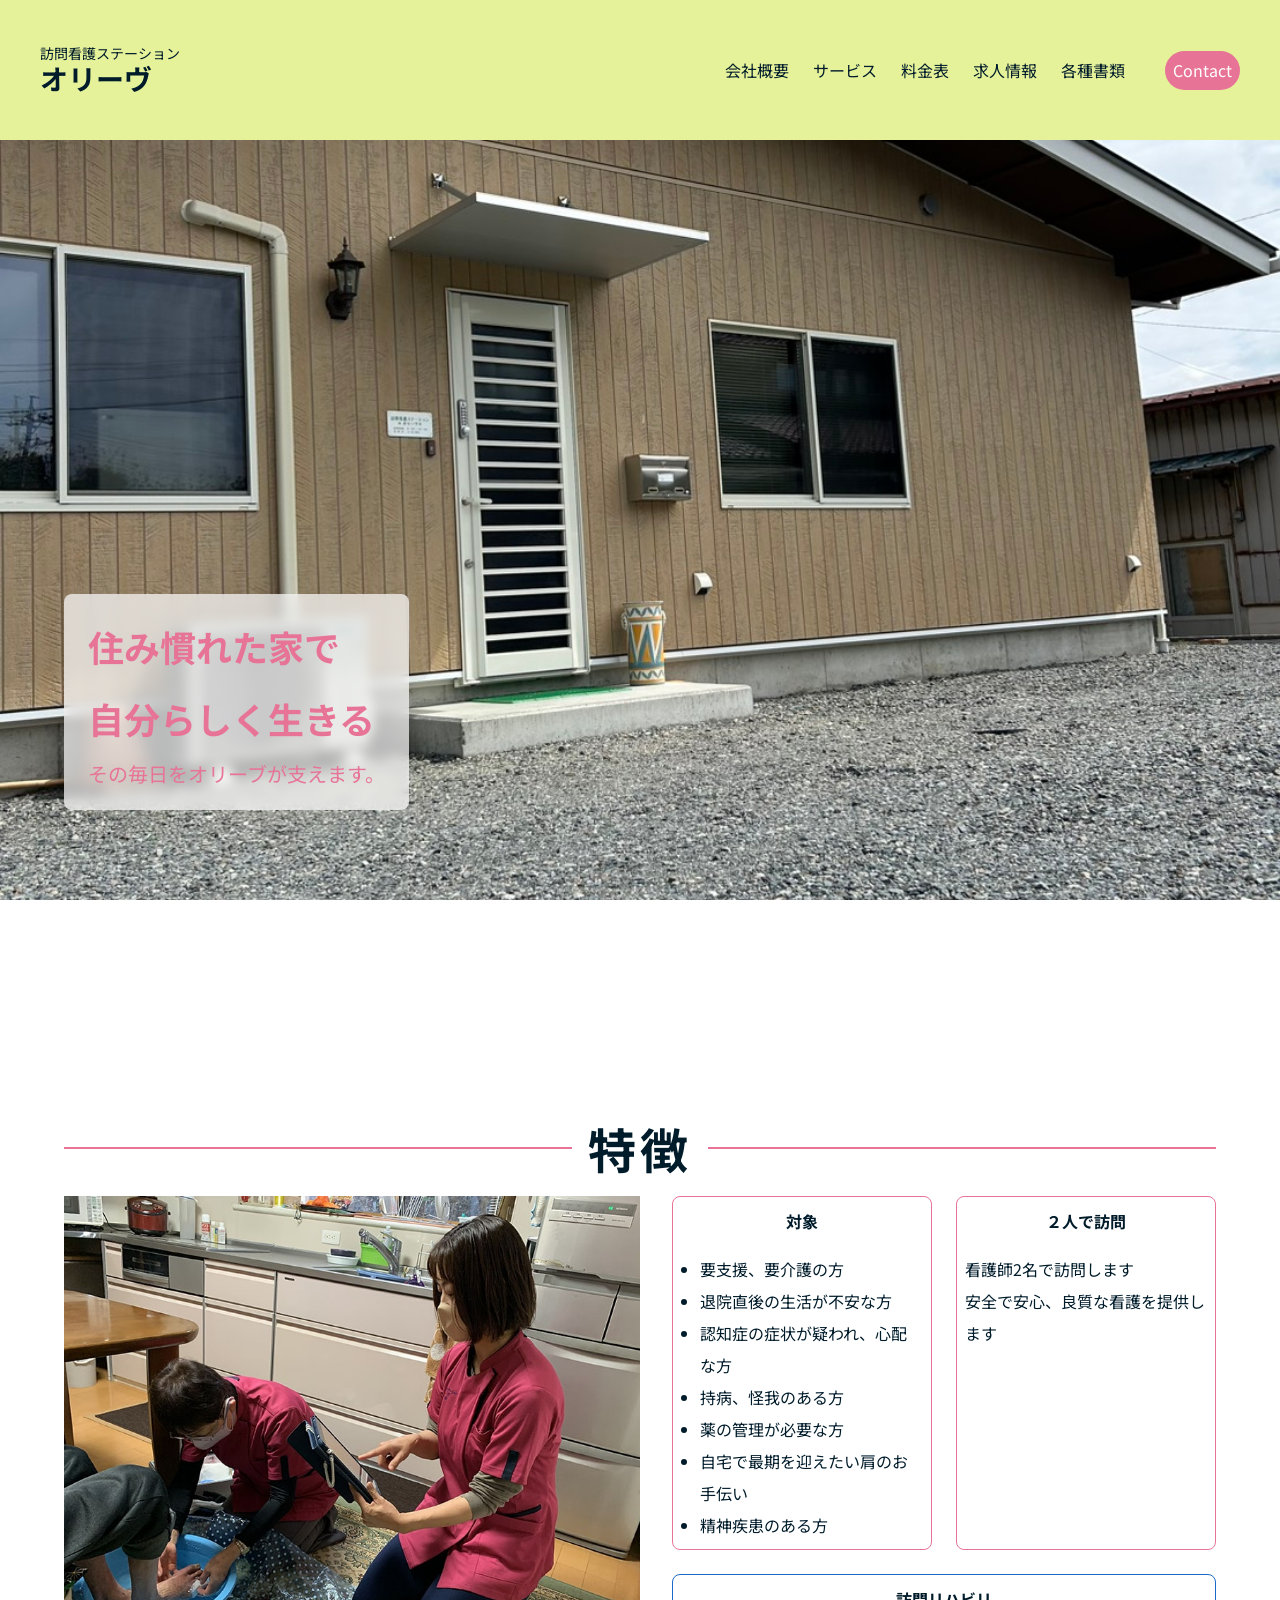
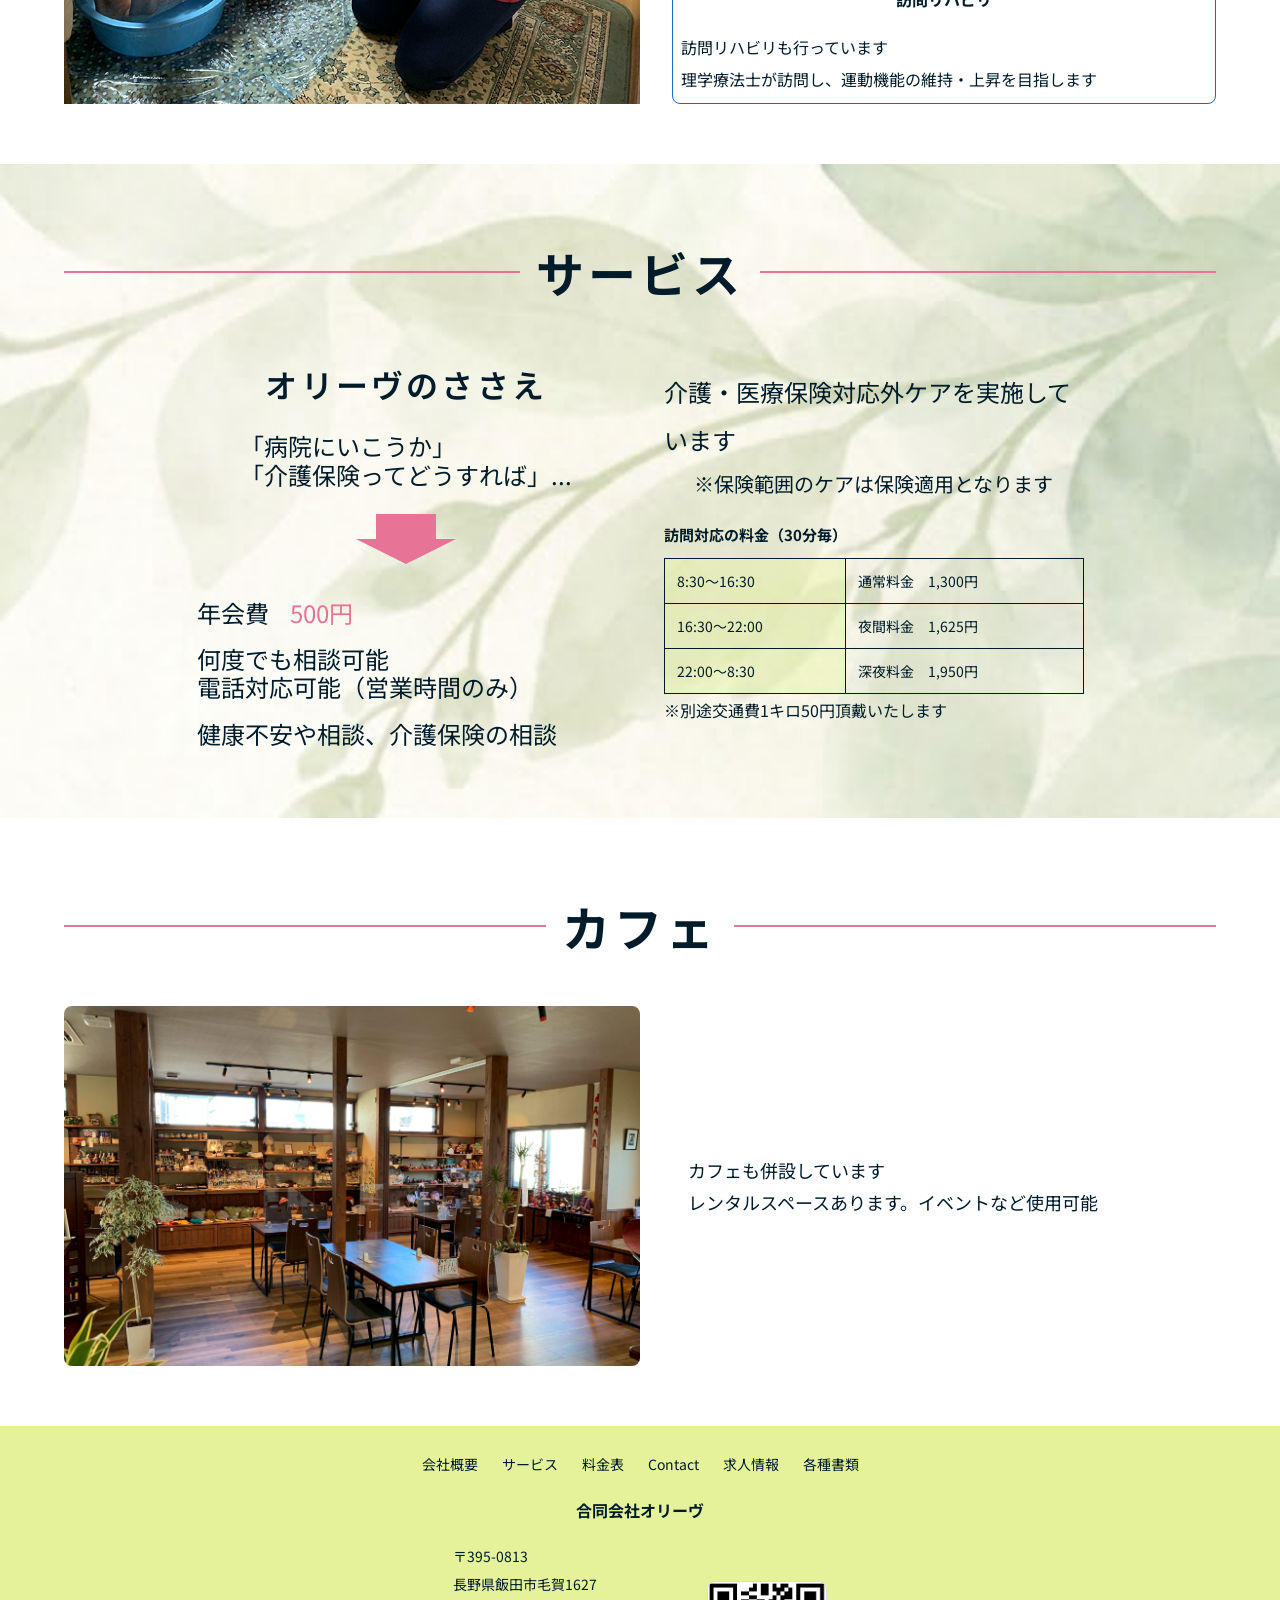
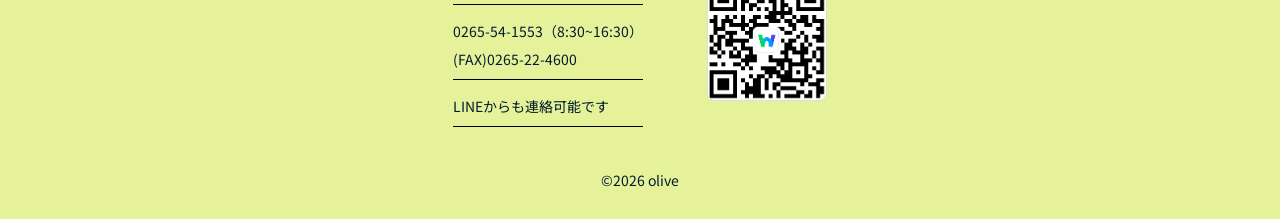
==== commit 1acbaef1: "修正内容" ====
--- a/index.html
+++ b/index.html
@@ -3,10 +3,10 @@
   <head>
     <meta charset="utf-8" />
     <meta name="viewport" content="width=device-width,initial-scale=1" />
-    <title>合同会社オリーブ | 訪問看護・介護サポート</title>
+    <title>合同会社オリーヴ | 訪問看護・介護サポート</title>
     <meta
       name="description"
-      content="合同会社オリーブは長野県飯田市の訪問看護・介護サポートサービスです。2人1組での訪問看護、オリーブ友の会など、地域の皆様の生活をサポートします。"
+      content="合同会社オリーヴは長野県飯田市の訪問看護・介護サポートサービスです。2人1組での訪問看護、オリーブ友の会など、地域の皆様の生活をサポートします。"
     />
     <meta name="format-detection" content="telephone=no" />
 
@@ -18,7 +18,7 @@
     <link rel="apple-touch-icon" href="webclip.png" />
 
     <!-- ogp -->
-    <meta property="og:site_name" content="合同会社オリーブ" />
+    <meta property="og:site_name" content="合同会社オリーヴ" />
     <meta
       property="og:url"
       content="https://brilliant-beignet-efe271.netlify.app"
@@ -30,21 +30,21 @@
     <meta property="og:type" content="website" />
     <meta
       property="og:title"
-      content="合同会社オリーブ | 訪問看護・介護サポート"
+      content="合同会社オリーヴ | 訪問看護・介護サポート"
     />
     <meta
       property="og:description"
-      content="合同会社オリーブは長野県飯田市の訪問看護・介護サポートサービスです。2人1組での訪問看護、オリーブ友の会など、地域の皆様の生活をサポートします。"
+      content="合同会社オリーヴは長野県飯田市の訪問看護・介護サポートサービスです。2人1組での訪問看護、オリーブ友の会など、地域の皆様の生活をサポートします。"
     />
     <meta property="og:locale" content="ja_JP" />
     <meta name="twitter:card" content="summary_large_image" />
     <meta
       name="twitter:title"
-      content="合同会社オリーブ | 訪問看護・介護サポート"
+      content="合同会社オリーヴ | 訪問看護・介護サポート"
     />
     <meta
       name="twitter:description"
-      content="合同会社オリーブは長野県飯田市の訪問看護・介護サポートサービスです。"
+      content="合同会社オリーヴは長野県飯田市の訪問看護・介護サポートサービスです。"
     />
     <meta name="twitter:image:src" content="URL" />
 
@@ -72,7 +72,7 @@
       <h1 class="header-logo">
         <a href="index.html" class="header-logo_link">
           <span class="header-logo_sub">訪問看護ステーション</span>
-          <span class="header-logo_main">オリーブ</span>
+          <span class="header-logo_main">オリーヴ</span>
         </a>
       </h1>
       <nav class="header-nav" id="js-drawer">
@@ -188,7 +188,7 @@
               <div class="top_service-contents">
                 <ul class="top_service-list">
                   <li class="top_service-item">
-                    <h3 class="top_service-heading">オリーブ友の会</h3>
+                    <h3 class="top_service-heading">オリーヴのささえ</h3>
                     <div class="top_friend-intro">
                       <p class="top_friend-intro-txt">
                         「病院にいこうか」<br />
@@ -208,13 +208,49 @@
                         健康不安や相談、介護保険の相談
                       </p>
                     </div>
-
-                    <div class="top_service-btn-wrapper m_btn-wrapper">
+                  </li>
+
+                  <li class="top_service-item">
+                    <p class="top_support-desc">
+                      介護・医療保険対応外ケアを実施しています<br />
+                      <small>※保険範囲のケアは保険適用となります</small>
+                    </p>
+                    <div class="top_service-price-table">
+                      <h4 class="top_service-price-title">
+                        訪問対応の料金（30分毎）
+                      </h4>
+                      <table class="top_service-table">
+                        <tr>
+                          <th>8:30〜16:30</th>
+                          <td>通常料金　1,300円</td>
+                        </tr>
+                        <tr>
+                          <th>16:30〜22:00</th>
+                          <td>夜間料金　1,625円</td>
+                        </tr>
+                        <tr>
+                          <th>22:00〜8:30</th>
+                          <td>深夜料金　1,950円</td>
+                        </tr>
+                      </table>
+                      <p class="top_service-price-note">
+                        ※別途交通費1キロ50円頂戴いたします
+                      </p>
+                    </div>
+                  </li>
+                </ul>
+              </div>
+            </div>
+          </div>
+        </div>
+      </section>
+
+      <!-- <div class="top_service-btn-wrapper m_btn-wrapper">
                       <a href="service.html" class="m_btn">詳細はこちら</a>
                     </div>
-                  </li>
-
-                  <li class="top_service-item">
+                  </li> -->
+
+      <!-- <li class="top_service-item">
                     <h3 class="top_service-heading support">オリーブの支え</h3>
                     <p class="top_support-desc">
                       定期的な訪問<br />
@@ -235,13 +271,7 @@
                     <div class="top_service-btn-wrapper m_btn-wrapper">
                       <a href="service.html#price" class="m_btn">料金表</a>
                     </div>
-                  </li>
-                </ul>
-              </div>
-            </div>
-          </div>
-        </div>
-      </section>
+                  </li> -->
 
       <section class="top_cafe">
         <div class="l_contents">
@@ -294,7 +324,7 @@
           </ul>
         </nav>
         <div class="l_footer-logo">
-          <a href="index.html" class="l_footer-logo_link">合同会社オリーブ</a>
+          <a href="index.html" class="l_footer-logo_link">合同会社オリーヴ</a>
         </div>
         <div class="l_footer-contents">
           <div class="l_footer_info">
@@ -306,7 +336,8 @@
               >0265-54-1553（8:30~16:30）<br />
               (FAX)0265-22-4600
             </a>
-            <p class="l_footer-atension">※連絡はLINEよりお願いします</p>
+            <p class="l_footer-atension">LINEからも連絡可能です
+            </p>
           </div>
           <div class="l_footer-contact">
             <a
--- a/css/style.css
+++ b/css/style.css
@@ -1,9 +1,4 @@
 @charset "UTF-8";
-body {
-  font-family: "Noto Sans JP", sans-serif;
-  line-height: 1.8;
-  /* letter-spacing: 0.05em; */
-}
 
 /* ---------- root ---------- */
 
@@ -35,12 +30,7 @@
   --z-index-modal: 200;
 }
 
-body {
-  color: var(--black-color);
-  font-family: "Noto Sans JP", sans-serif;
-  font-size: 16px;
-  line-height: 2;
-}
+
 /* ---------- base ---------- */
 body {
   color: var(--black-color);
@@ -146,16 +136,6 @@
     font-size: 28px;
   }
 }
-/* .header-logo-img {
-  width: auto;
-  height: 52px;
-  background-color: #000;
-}
-@media (min-width: 768px) {
-  .header-logo-img {
-    height: 100px;
-  }
-} */
 
 .header-nav {
   margin-left: auto;
@@ -187,6 +167,10 @@
     flex-direction: column;
     gap: 24px;
   }
+}
+
+.header-contact_link {
+  color: var(--white-color);
 }
 
 .header-nav_list {
@@ -577,32 +561,30 @@
 
 /* top_service */
 .top_service {
+  background: url(../img/unnamed.jpg);
+  background-size: cover;
+  background-repeat: no-repeat;
+}
+
+.top_service-body {
+  margin-top: 32px;
+}
+
+.top_service-contents {
   /* background: url(../img/unnamed.jpg);
   background-size: cover;
   background-repeat: no-repeat; */
-  /* max-width: calc(var(--content-width-lg) + 32px);
-  margin-left: auto;
-  margin-right: auto; */
-}
-
-.top_service-body {
-  margin-top: 32px;
-}
-
-.top_service-contents {
-  background: url(../img/unnamed.jpg);
-  background-size: cover;
-  background-repeat: no-repeat;
   display: flex;
   flex-direction: column;
   align-items: center;
 }
 
-@media screen and (min-width: 960px) {
+@media screen and (min-width: 768px) {
   .top_service-list {
     display: flex;
+    /* flex-direction: column; */
     align-items: stretch;
-    gap: 80px;
+    gap: 48px;
   }
 }
 
@@ -628,14 +610,17 @@
   }
 }
 
-.top_service-heading.support {
+/* .top_service-heading.support {
   margin-top: 24px;
 }
 @media screen and (min-width: 960px) {
   .top_service-heading.support {
+    font-size: 20px;
+    letter-spacing: 0;
+    text-align: left;
     margin-top: 0;
-  }
-}
+  } */
+/* } */
 
 .top_friend-intro {
   margin: 16px 0 0 0;
@@ -718,10 +703,43 @@
   }
 }
 
-.top_support-label {
+.top_service-price-title {
+  font-size: 15px;
+  font-weight: bold;
+  margin-bottom: 8px;
+  margin-top: 16px;
+}
+
+.top_service-table {
+  width: 100%;
+  border-collapse: collapse;
+  font-size: 14px;
+}
+
+.top_service-table th,
+.top_service-table td {
+  border: 1px solid var(--black-color);
+  padding: 8px 12px;
+  text-align: left;
+}
+
+.top_service-table th {
+  background: rgba(var(--green-color2), 0.4);
+  white-space: nowrap;
+  font-weight: normal;
+}
+
+/* .top_service-price-note {
+  font-size: 13px;
+  margin-top: 8px;
+  color: var(--black-color);
+} */
+
+/* .top_support-label {
   color: var(--primary-color);
-}
-
+} */
+
+/* 
 .top_support-list {
   list-style: disc;
   padding-left: 1.2em;
@@ -733,7 +751,7 @@
   display: flex;
   gap: 16px;
   justify-content: center;
-}
+} */
 
 /* top_cafe */
 .top_cafe-contents {
@@ -904,6 +922,11 @@
   .about_greeting-txt {
     font-size: 16px;
   }
+}
+.about_greeting-sign {
+  font-weight: bold;
+  margin-top: 16px;
+  text-align: right;
 }
 
 /* 会社概要 */
@@ -942,6 +965,10 @@
   padding: 12px 16px;
 }
 
+.about_company-td.staff {
+  white-space: nowrap;
+}
+
 .about_company-img-wrapper {
   width: 100%;
   height: 220px;
@@ -971,6 +998,11 @@
   font-size: 18px;
   margin: 24px 0 16px;
 }
+@media (min-width: 768px) {
+  .contact_line-txt {
+    font-size: 32px;
+  }
+}
 
 .contact_line-img-wrapper {
   width: 120px;
@@ -986,11 +1018,24 @@
   border: 1px solid #ddd;
 }
 
+.contact_form {
+  background: rgba(var(--green-color2), 0.3);
+}
+
+.contact_form_inner {
+  margin-top: 24px;
+}
+
 .contact_form-body {
   display: flex;
   flex-direction: column;
   gap: 20px;
-  background: rgba(var(--green-color2), 0.3);
+}
+@media (min-width: 960px) {
+  .contact_form-body {
+    max-width: 768px;
+    margin: 0 auto;
+  }
 }
 
 .contact_form-item {
@@ -1003,18 +1048,28 @@
   font-size: 14px;
   color: var(--primary-color);
 }
+@media (min-width: 768px) {
+  .contact_form-label {
+    font-size: 16px;
+  }
+}
 
 .contact_form-input {
-  border: 1px solid #ddd;
+  border: 1px solid var(--black-color);
   border-radius: 4px;
   padding: 10px 12px;
   font-size: 15px;
   width: 100%;
   box-sizing: border-box;
 }
+@media (min-width: 768px) {
+  .contact_form-input {
+    font-size: 16px;
+  }
+}
 
 .contact_form-textarea {
-  border: 1px solid #ddd;
+  border: 1px solid var(--black-color);
   border-radius: 4px;
   padding: 10px 12px;
   font-size: 15px;
@@ -1022,6 +1077,11 @@
   height: 120px;
   box-sizing: border-box;
   resize: vertical;
+}
+@media (min-width: 768px) {
+  .contact_form-textarea {
+    font-size: 16px;
+  }
 }
 
 .contact_form-btn {
@@ -1092,7 +1152,12 @@
 
 /* 料金表 */
 .service_price {
-  background-color: rgba(var(--green-color2), 0.3);
+  background: linear-gradient(
+    180deg,
+    rgba(var(--green-color2), 0.22) 0%,
+    #fdfdf7 100%
+  );
+  padding: 56px 0 72px;
 }
 
 #price {
@@ -1105,26 +1170,114 @@
 }
 
 .service-price_body {
-  display: flex;
-  flex-direction: column;
+  max-width: 760px;
+  margin: 0 auto;
+}
+
+.service_heading--price {
+  margin-bottom: 28px;
+  font-size: clamp(28px, 4vw, 40px);
+  line-height: 1.3;
+  font-weight: 700;
+  color: #ef6b96;
+}
+
+.service_price-list {
+  display: grid;
+  gap: 16px;
+  margin: 0;
+  padding: 0;
+  list-style: none;
+}
+
+@media (min-width: 768px) {
+  .service_price-list {
+    gap: 20px;
+  }
+}
+
+.service_price-item {
+  list-style: none;
+}
+
+.service_insurance-item {
+  display: flex;
+  flex-direction: column;
+  gap: 14px;
+  padding: 20px 18px;
+  background-color: #fff;
+  border: 1px solid #e8ecd9;
+  border-radius: 20px;
+  box-shadow: 0 8px 24px rgba(0, 0, 0, 0.06);
+}
+
+@media (min-width: 768px) {
+  .service_insurance-item {
+    flex-direction: row;
+    align-items: center;
+    justify-content: space-between;
+    gap: 24px;
+    padding: 22px 24px;
+  }
+}
+
+.service_insurance-txt {
+  margin: 0;
+  font-size: clamp(18px, 2.2vw, 24px);
+  line-height: 1.5;
+  font-weight: 700;
+  color: #12263a;
+}
+
+.service_price-btn {
+  display: inline-flex;
   align-items: center;
   justify-content: center;
-}
-
-.service-price-img-wrapper {
+  width: 100%;
+  min-height: 52px;
+  padding: 0 24px;
+  border-radius: 9999px;
+  background: linear-gradient(135deg, #ea709c 0%, #df6e99 100%);
+  color: #fff;
+  font-size: 16px;
+  font-weight: 700;
+  text-decoration: none;
+  white-space: nowrap;
+  box-shadow: 0 8px 16px rgba(223, 110, 153, 0.28);
+  transition:
+    transform 0.2s ease,
+    box-shadow 0.2s ease,
+    opacity 0.2s ease;
+}
+
+@media (min-width: 768px) {
+  .service_price-btn {
+    width: auto;
+    min-width: 200px;
+  }
+}
+
+.service_price-btn:hover {
+  transform: translateY(-2px);
+  box-shadow: 0 10px 20px rgba(223, 110, 153, 0.35);
+}
+
+.service_price-btn:focus-visible {
+  outline: 3px solid rgba(223, 110, 153, 0.35);
+  outline-offset: 3px;
+}
+
+.service_insurance-note {
   margin-top: 24px;
-  /* width: 299px;
-  height: 540px; */
-  overflow: hidden;
-  border-radius: 8px;
-  background: #f0f0f0;
-}
-
-.service_price-img {
-  width: 100%;
-  height: 100%;
-  object-fit: cover;
-  display: block;
+  font-size: 14px;
+  line-height: 1.7;
+  color: #4b5563;
+}
+
+.service_insurance-link {
+  color: var(--primary-color);
+  text-decoration: underline;
+  text-underline-offset: 2px;
 }
 
 /* FAQ */
@@ -1245,18 +1398,29 @@
 
 /* ----------recruit----------- */
 .recruit-lead {
-  margin: 24px 0 32px;
+  margin: 24px 0 48px;
 }
 
 .recruit-lead-heading {
   font-size: 18px;
   font-weight: bold;
-  margin-bottom: 12px;
+  text-align: center;
+}
+@media (min-width: 768px) {
+  .recruit-lead-heading {
+    font-size: 32px;
+  }
 }
 
 .recruit-lead-txt {
   line-height: 1.6;
   font-size: 14px;
+  margin-top: 16px;
+}
+@media (min-width: 768px) {
+  .recruit-lead-txt {
+    font-size: 18px;
+  }
 }
 
 .recruit-table {
@@ -1277,6 +1441,12 @@
   white-space: nowrap;
   width: 100px;
   vertical-align: top;
+  font-weight: bold;
+}
+@media (min-width: 768px) {
+  .recruit-th {
+    font-size: 16px;
+  }
 }
 
 .recruit-td {
@@ -1284,6 +1454,11 @@
   font-size: 14px;
   line-height: 1.6;
 }
+@media (min-width: 768px) {
+  .recruit-td {
+    font-size: 16px;
+  }
+}
 
 /* ---------frmame------ */
 .frame-list {
@@ -1291,7 +1466,6 @@
   display: flex;
   flex-direction: column;
   gap: 16px;
-  list-style: disc;
   padding-left: 1.5em;
 }
 
@@ -1305,3 +1479,33 @@
 .frame-link:hover {
   color: var(--primary-color);
 }
+
+
+.frame_insurance-item {
+  display: flex;
+  flex-direction: column;
+  gap: 14px;
+  padding: 20px 18px;
+  background-color: #fff;
+  border: 1px solid #e8ecd9;
+  border-radius: 20px;
+  box-shadow: 0 8px 24px rgba(0, 0, 0, 0.06);
+}
+
+@media (min-width: 768px) {
+  .frame_insurance-item {
+    flex-direction: row;
+    align-items: center;
+    justify-content: space-between;
+    gap: 24px;
+    padding: 22px 24px;
+  }
+}
+
+.frame_insurance-txt {
+  margin: 0;
+  font-size: clamp(18px, 2.2vw, 24px);
+  line-height: 1.5;
+  font-weight: 700;
+  color: #12263a;
+}
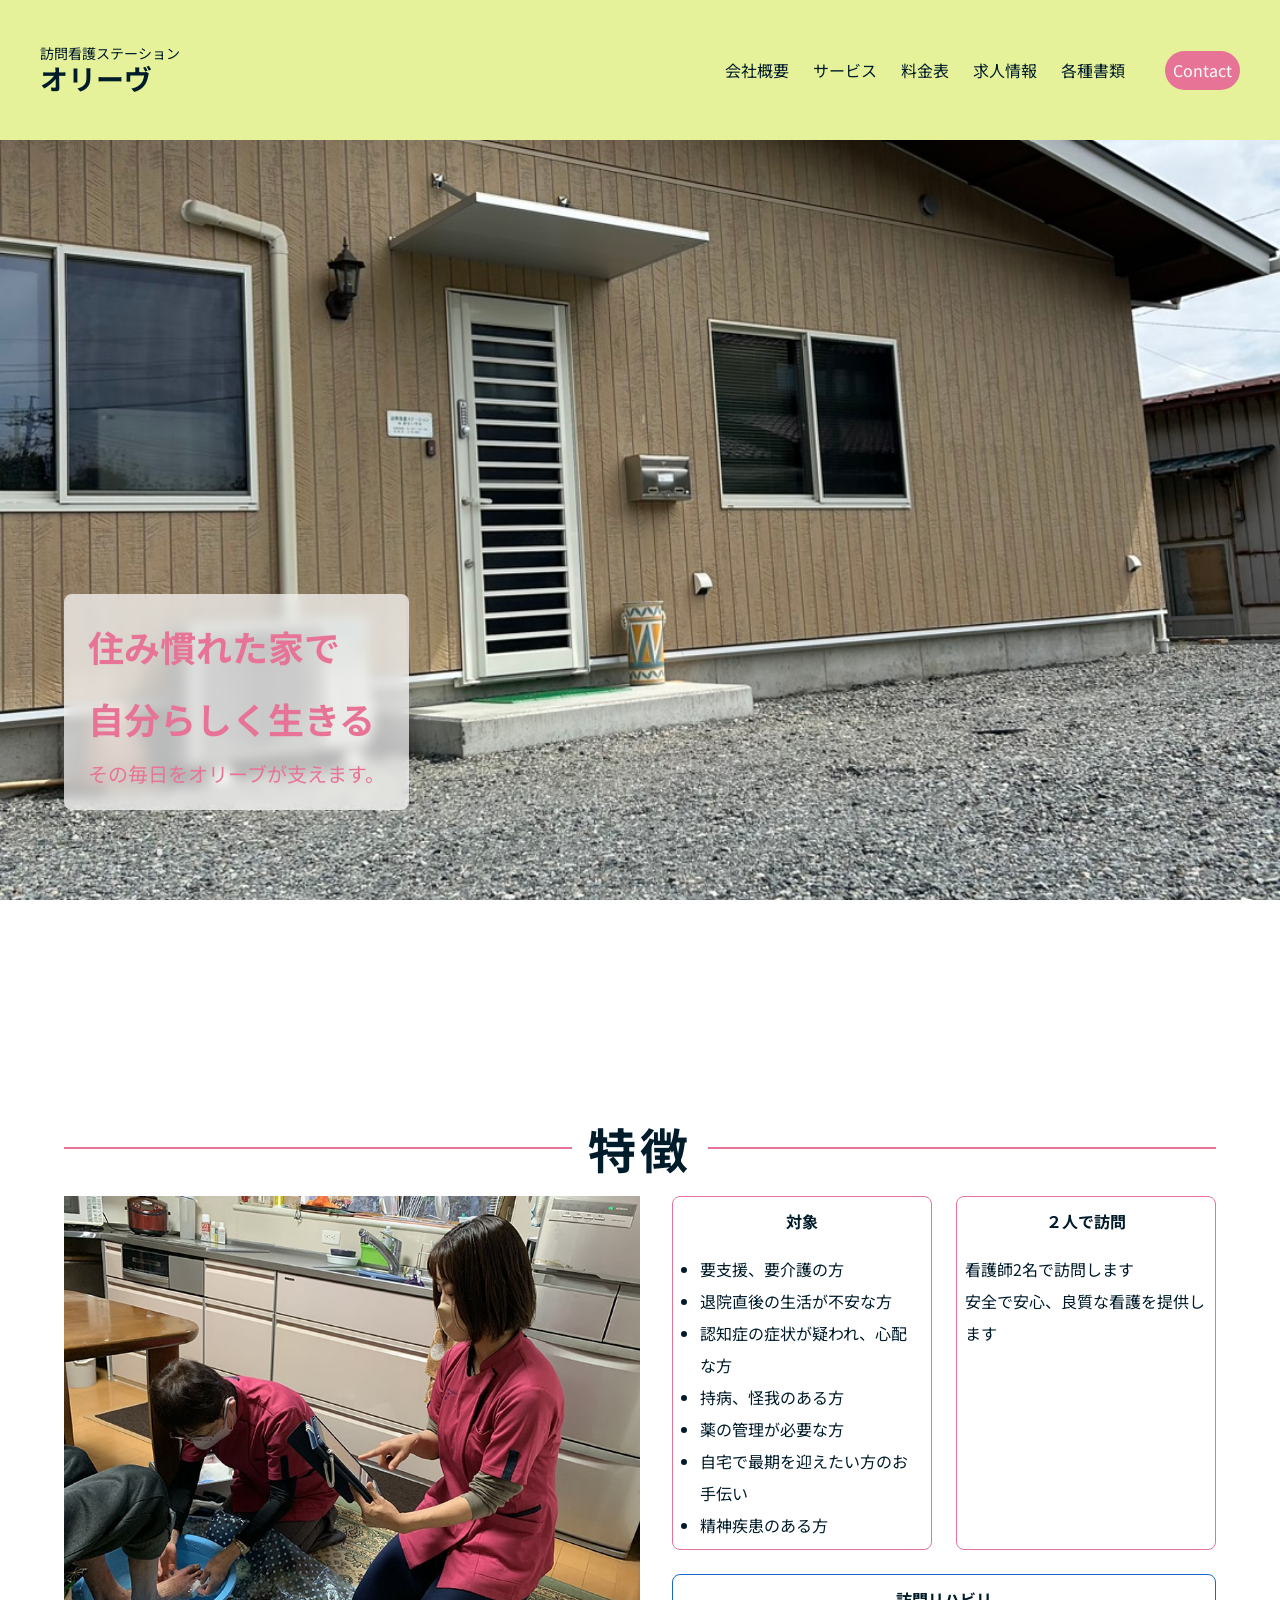
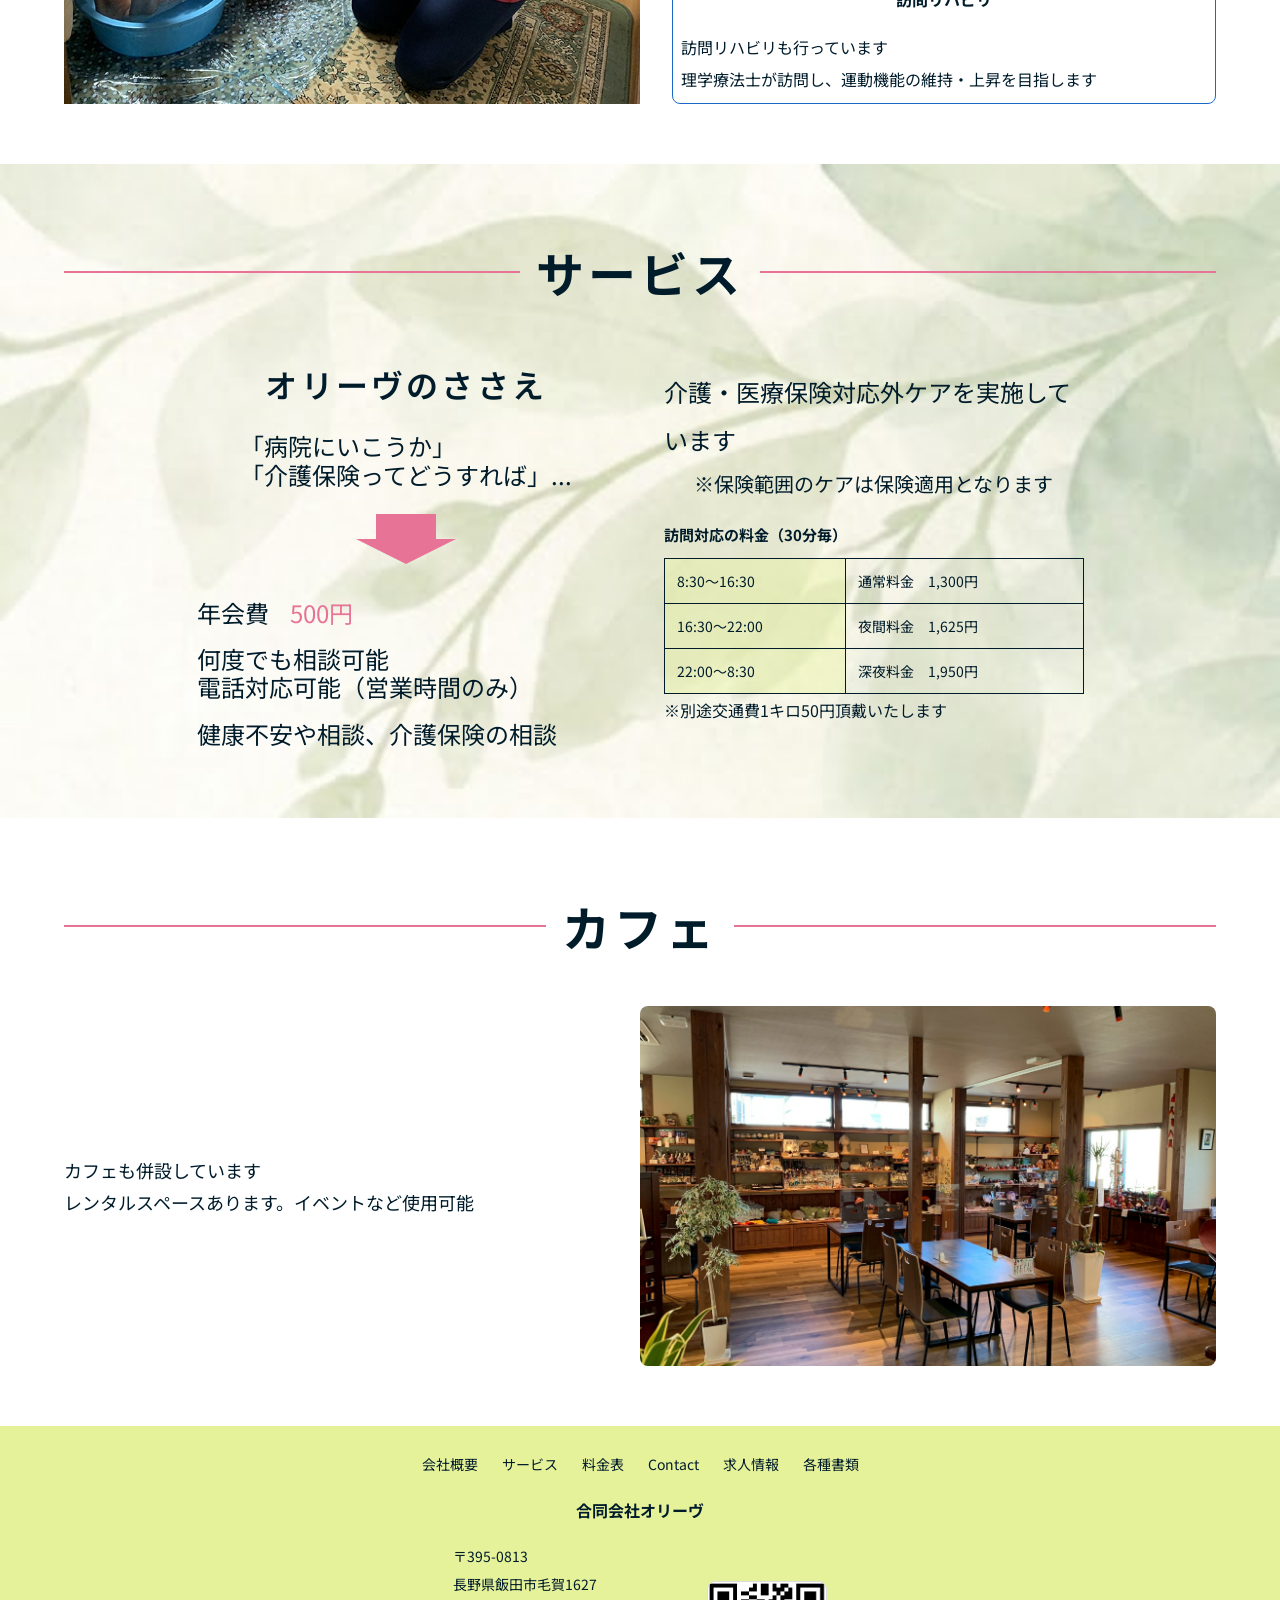
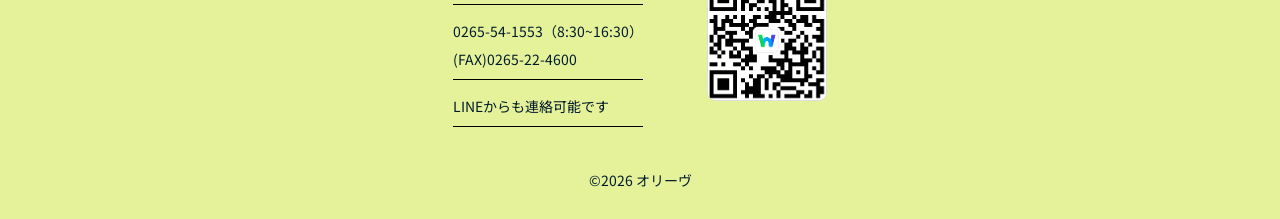
==== commit a7b0399e: "修正" ====
--- a/index.html
+++ b/index.html
@@ -145,7 +145,7 @@
                         <li class="top_about_desc-item">持病、怪我のある方</li>
                         <li class="top_about_desc-item">薬の管理が必要な方</li>
                         <li class="top_about_desc-item">
-                          自宅で最期を迎えたい肩のお手伝い
+                          自宅で最期を迎えたい方のお手伝い
                         </li>
                         <li class="top_about_desc-item">精神疾患のある方</li>
                       </ul>
@@ -332,12 +332,11 @@
               〒395-0813<br />
               長野県飯田市毛賀1627
             </p>
-            <a href="tel:123456789" class="l_footer-tell"
+            <a href="tel:0265-54-1553" class="l_footer-tell"
               >0265-54-1553（8:30~16:30）<br />
               (FAX)0265-22-4600
             </a>
-            <p class="l_footer-atension">LINEからも連絡可能です
-            </p>
+            <p class="l_footer-atension">LINEからも連絡可能です</p>
           </div>
           <div class="l_footer-contact">
             <a
@@ -350,7 +349,7 @@
         </div>
 
         <p class="l_footer-copyright">
-          <small class="l_footer-copyright_txt">&copy;2026 olive</small>
+          <small class="l_footer-copyright_txt">&copy;2026 オリーヴ</small>
         </p>
       </div>
     </footer>
--- a/css/style.css
+++ b/css/style.css
@@ -29,7 +29,6 @@
   --z-index-menu: 150;
   --z-index-modal: 200;
 }
-
 
 /* ---------- base ---------- */
 body {
@@ -782,7 +781,7 @@
 
 @media screen and (min-width: 960px) {
   .top_cafe-contents {
-    flex-direction: row;
+    flex-direction: row-reverse;
     align-items: center;
     gap: 48px;
   }
@@ -878,6 +877,11 @@
   flex-direction: column;
   gap: 24px;
 }
+@media (min-width: 768px) {
+  .about_greeting-body {
+    flex-direction: row-reverse;
+  }
+}
 
 .about_greeting-img-wrapper {
   width: 100%;
@@ -910,7 +914,7 @@
 }
 @media (min-width: 768px) {
   .about_greeting-lead {
-    font-size: 24px;
+    font-size: 18px;
   }
 }
 
@@ -940,6 +944,7 @@
 @media (min-width: 768px) {
   .about_company-body {
     padding: 0 40px;
+    flex-direction: row;
   }
 }
 
@@ -1157,7 +1162,6 @@
     rgba(var(--green-color2), 0.22) 0%,
     #fdfdf7 100%
   );
-  padding: 56px 0 72px;
 }
 
 #price {
@@ -1480,7 +1484,6 @@
   color: var(--primary-color);
 }
 
-
 .frame_insurance-item {
   display: flex;
   flex-direction: column;
@@ -1508,4 +1511,4 @@
   line-height: 1.5;
   font-weight: 700;
   color: #12263a;
-}+}
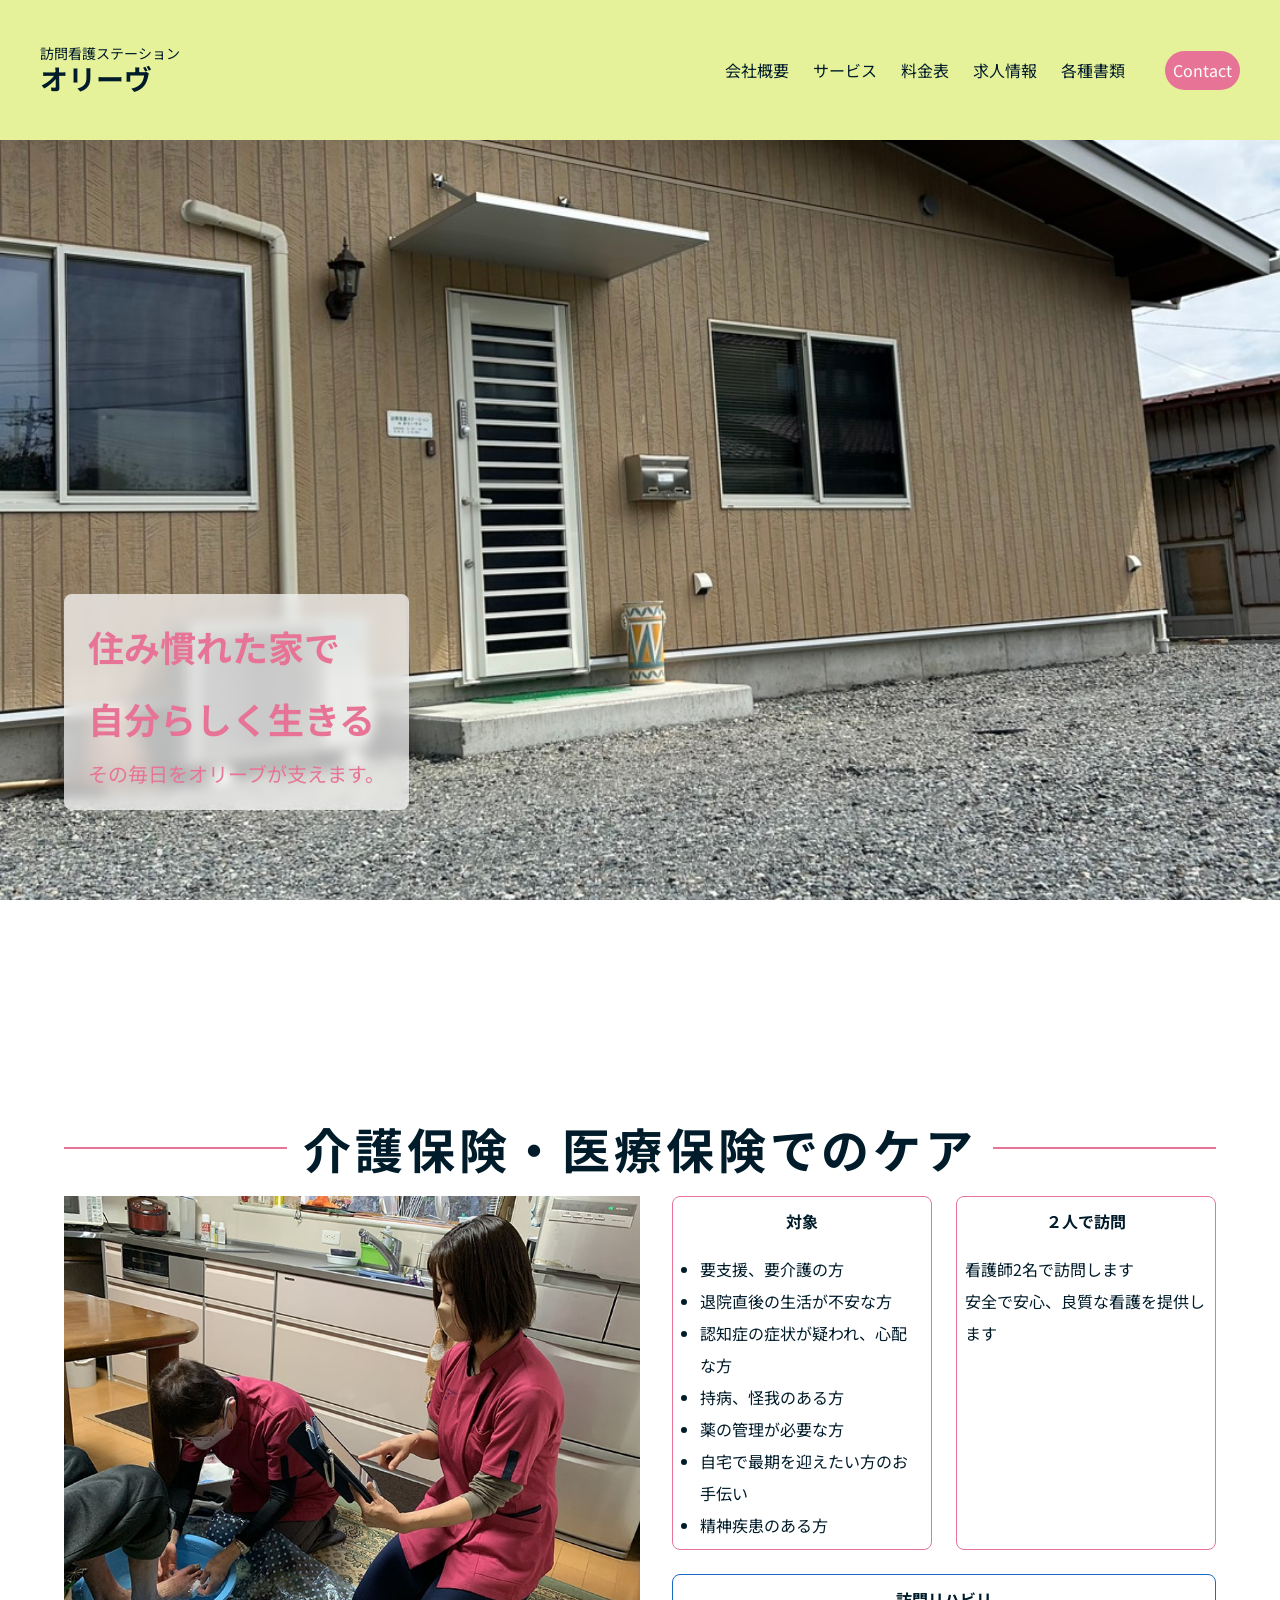
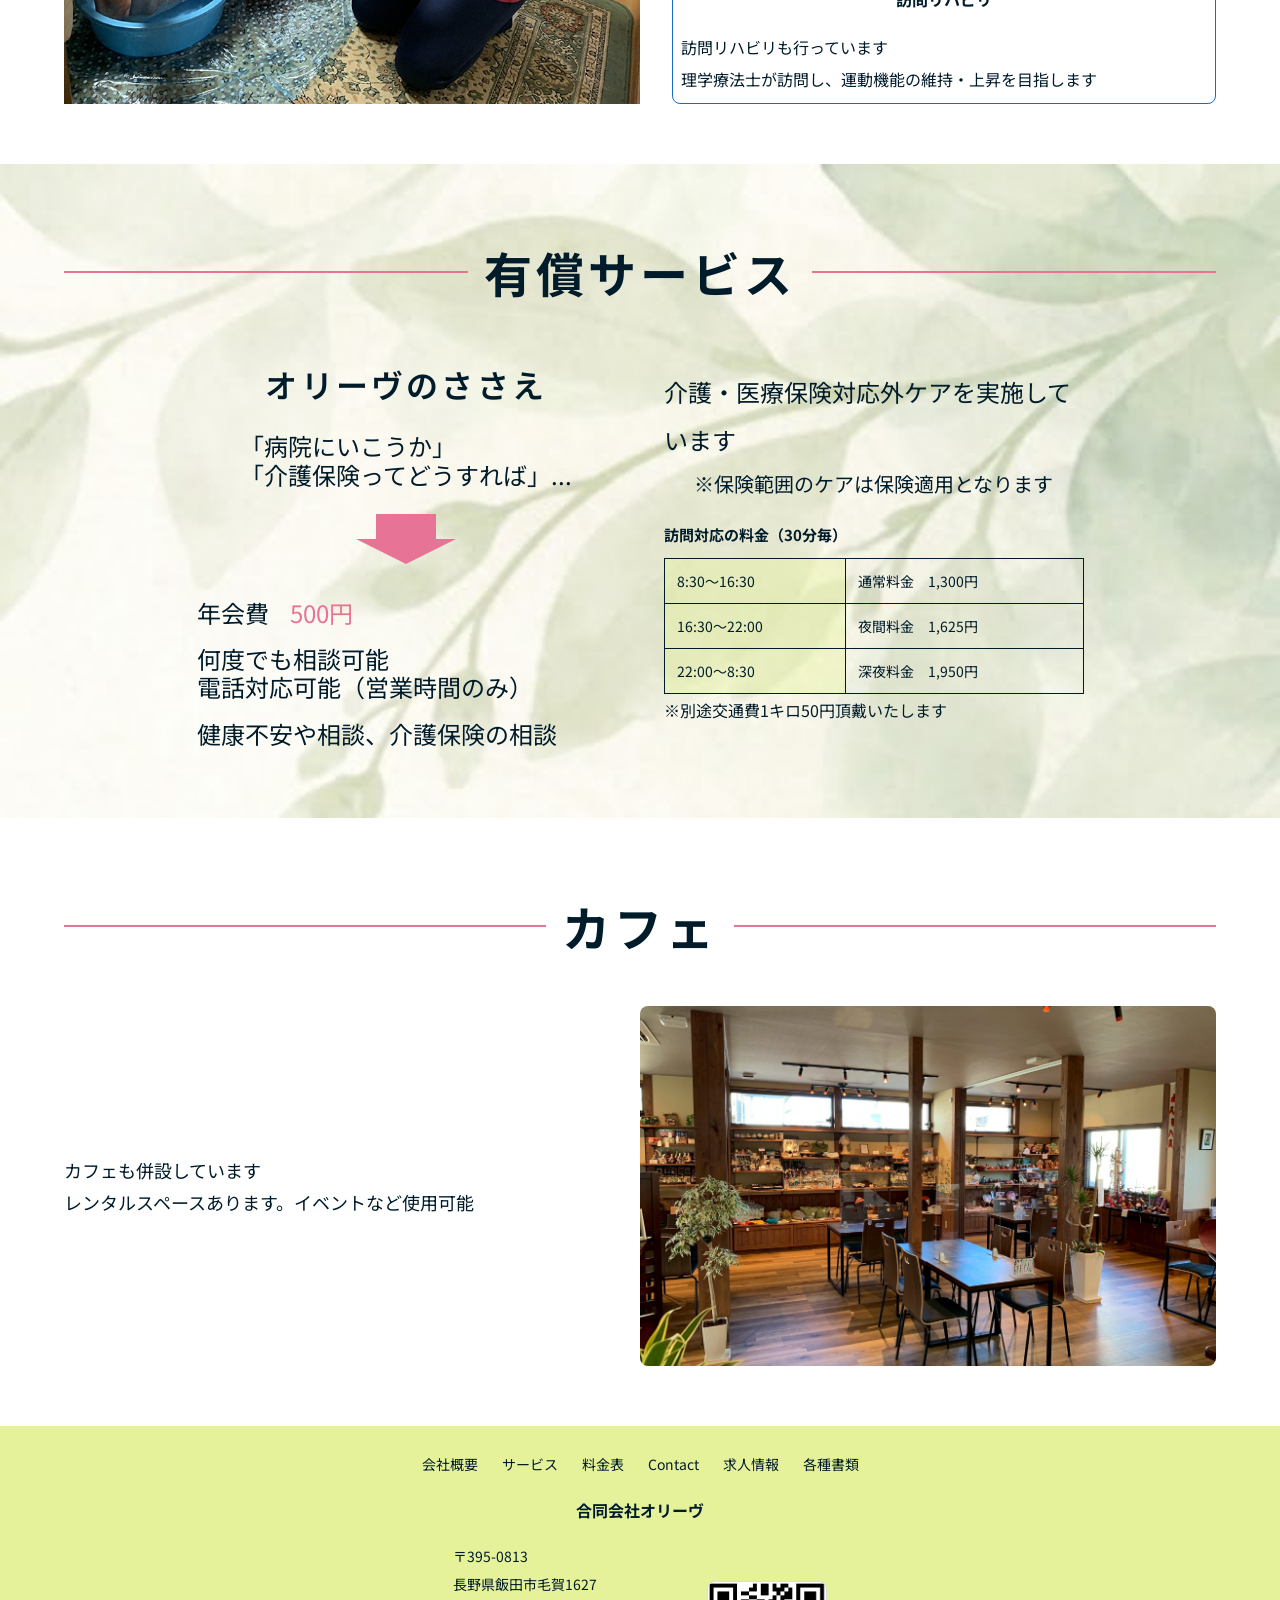
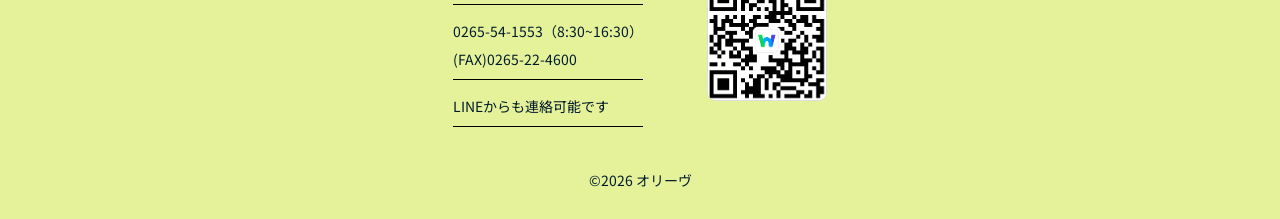
==== commit 26dd51c8: "修正" ====
--- a/index.html
+++ b/index.html
@@ -116,7 +116,7 @@
       <section class="top_about">
         <div class="l_contents">
           <div class="l_container-lg">
-            <h2 class="top_section_title">特徴</h2>
+            <h2 class="top_section_title">介護保険・医療保険でのケア</h2>
             <div class="top_about_body">
               <div class="top_about_contents">
                 <div class="top_about_img-wrapper">
@@ -183,7 +183,7 @@
       <section class="top_service">
         <div class="l_contents">
           <div class="l_container-lg">
-            <h2 class="top_section_title">サービス</h2>
+            <h2 class="top_section_title">有償サービス</h2>
             <div class="top_service-body">
               <div class="top_service-contents">
                 <ul class="top_service-list">
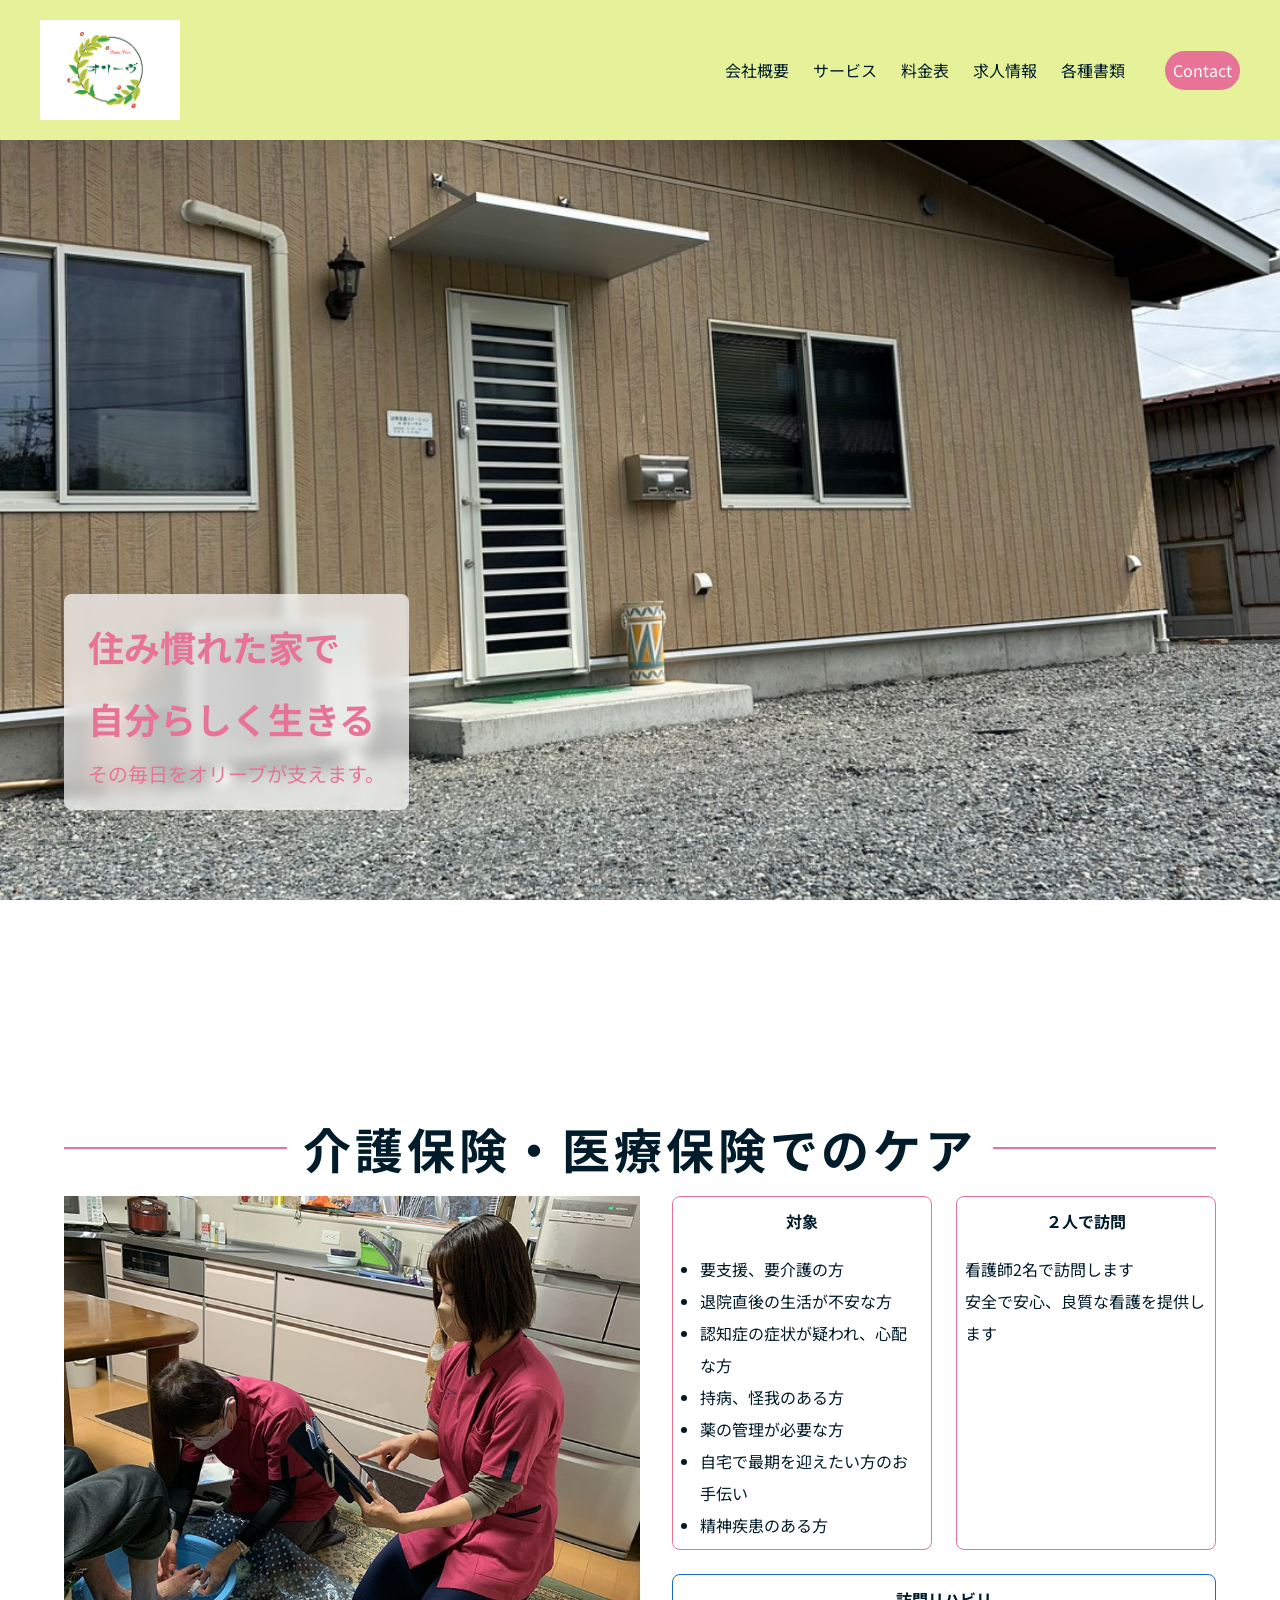
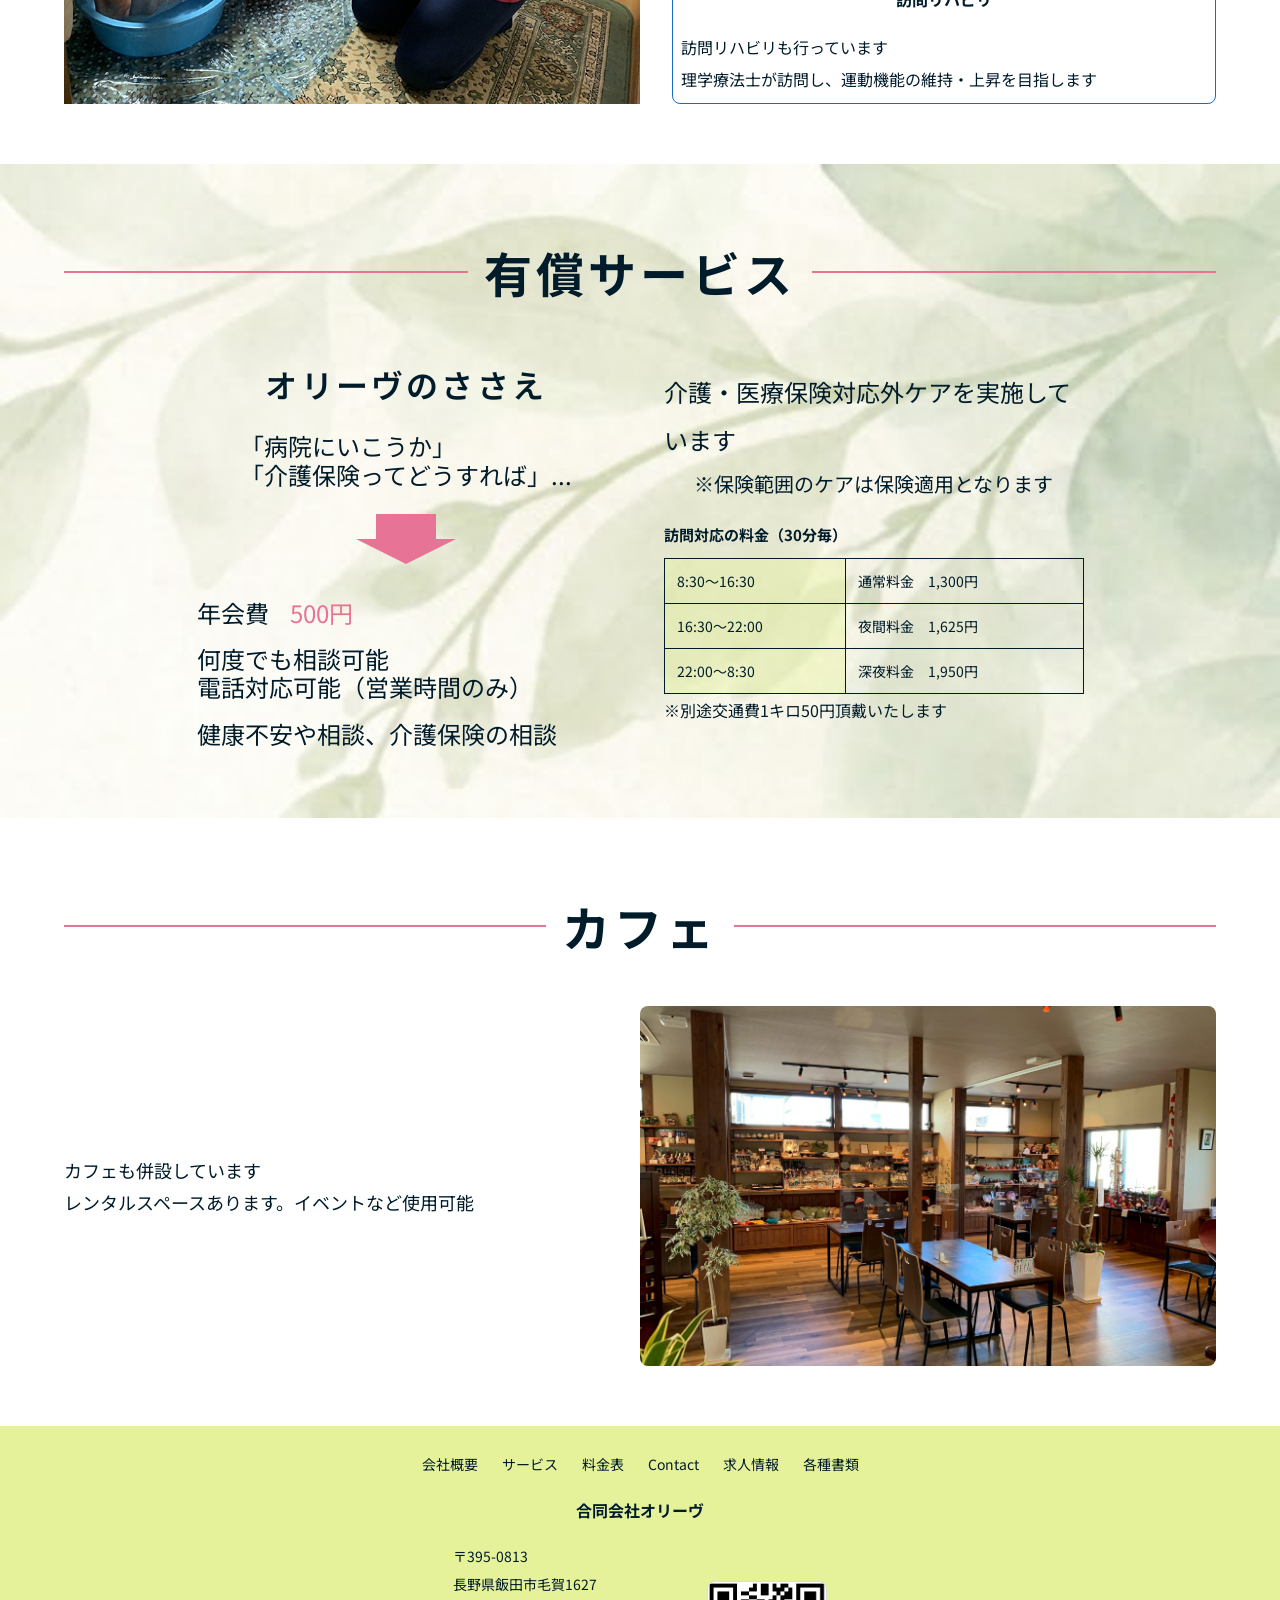
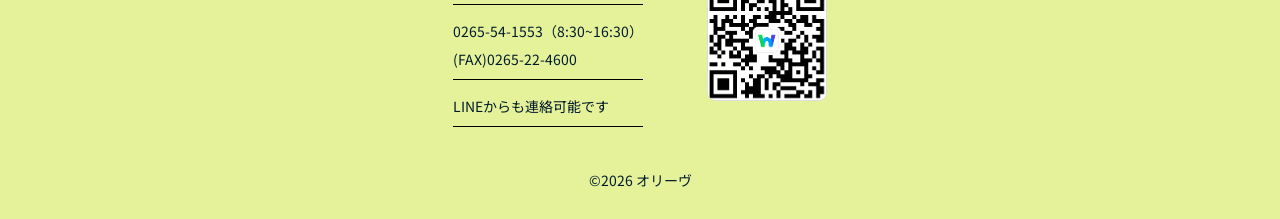
==== commit 1484ed2e: "修正" ====
--- a/index.html
+++ b/index.html
@@ -71,8 +71,11 @@
     <header class="l_header">
       <h1 class="header-logo">
         <a href="index.html" class="header-logo_link">
-          <span class="header-logo_sub">訪問看護ステーション</span>
-          <span class="header-logo_main">オリーヴ</span>
+          <img
+            src="img/logo_olive_oct2021_outline.png"
+            alt="訪問看護ステーション オリーヴ"
+            class="header-logo-img"
+          />
         </a>
       </h1>
       <nav class="header-nav" id="js-drawer">
--- a/css/style.css
+++ b/css/style.css
@@ -90,6 +90,11 @@
   left: 0;
   width: 100%;
 }
+@media screen and (min-width: 768px) {
+  .l_header {
+    height: 90px;
+  }
+}
 @media screen and (min-width: 960px) {
   .l_header {
     height: 140px;
@@ -100,39 +105,27 @@
     gap: 40px;
   }
 }
-/* 
-.l_header-logo_link {
-  height: 100%;
-  display: flex;
-  align-items: center;
-  justify-content: center;
-} */
 
 .header-logo_link {
   text-decoration: none;
-  color: var(--black-color);
-  display: flex;
-  flex-direction: column;
-  line-height: 1.2;
-}
-
-.header-logo_sub {
-  font-size: 11px;
-  font-weight: normal;
-}
-
-.header-logo_main {
-  font-size: 20px;
-  font-weight: bold;
-}
-
-@media screen and (min-width: 960px) {
-  .header-logo_sub {
-    font-size: 14px;
-  }
-
-  .header-logo_main {
-    font-size: 28px;
+  display: flex;
+  align-items: center;
+  height: 100%;
+}
+
+.header-logo-img {
+  height: 48px; 
+  width: auto;
+  display: block;
+}
+@media screen and (min-width: 768px) {
+  .header-logo-img {
+    height: 70px; 
+  }
+} 
+@media screen and (min-width: 960px) {
+  .header-logo-img {
+    height: 100px; 
   }
 }
 
@@ -308,6 +301,8 @@
 /*---------- module ----------*/
 .m_menu-box {
   display: flex;
+  align-items: center;
+  justify-content: center;
   gap: 8px;
 }
 
